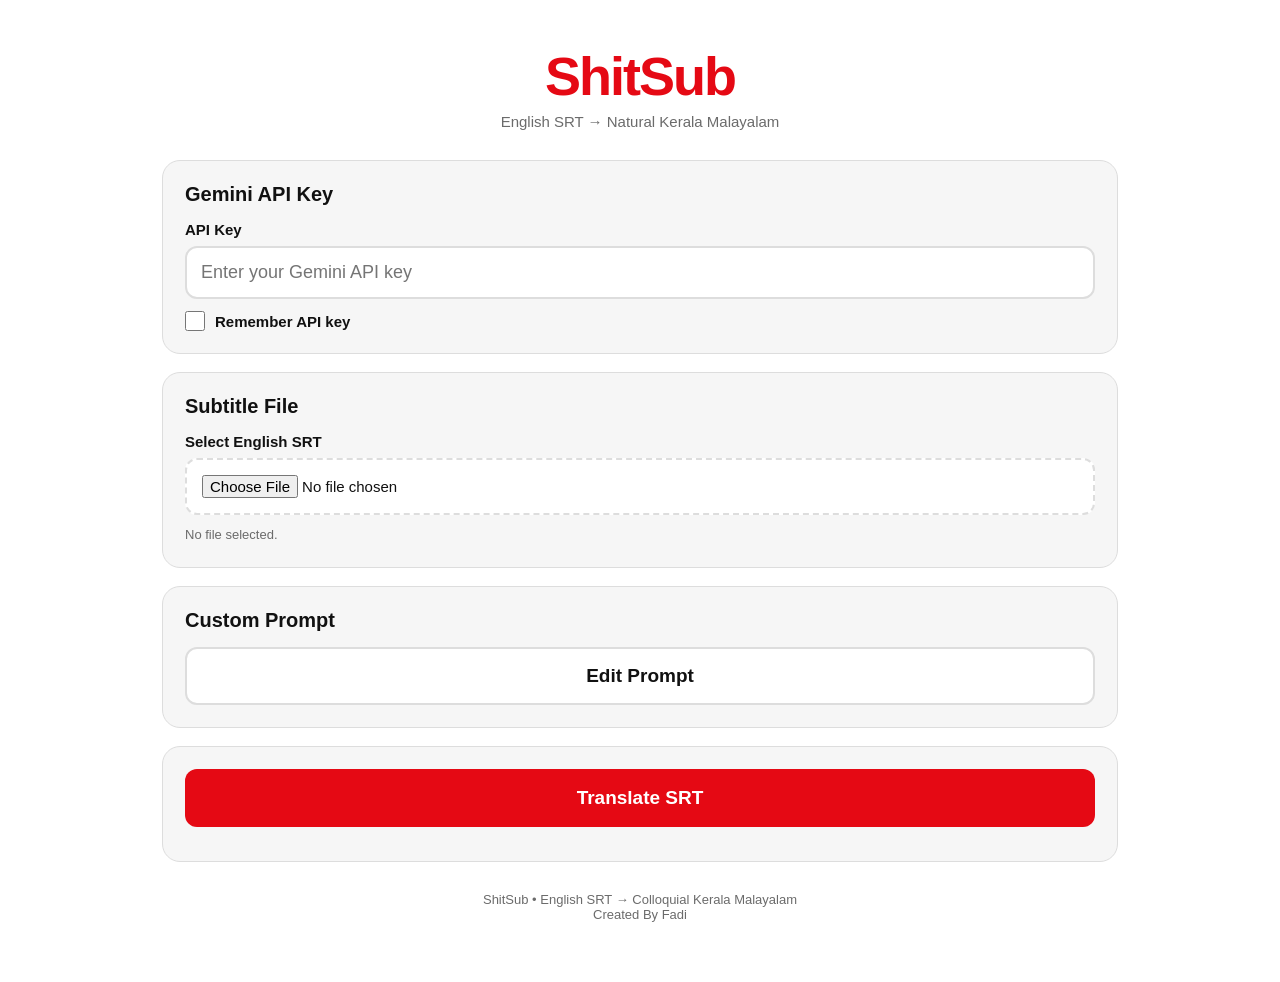
==== app/src/main/assets/index.html @ a4ffdac9 "Refactor index.html for improved structure and styling Refactor HTML structure and improve styling f" ====
<!DOCTYPE html>
<html lang="en">

<head>

<meta charset="UTF-8">

<meta
  name="viewport"
  content="width=device-width, initial-scale=1, viewport-fit=cover"
>

<meta name="theme-color" content="#E50914">

<title>ShitSub</title>

<style>

/* =========================================================
   SHITSUB
   English SRT → Natural Kerala Malayalam
========================================================= */

:root {
  --red: #E50914;
  --red-dark: #B00610;
  --bg: #ffffff;
  --card: #f6f6f6;
  --text: #111111;
  --muted: #6b6b6b;
  --border: #dddddd;
  --success: #16803c;
  --danger: #b00020;
}

* {
  box-sizing: border-box;
}

html {
  scroll-behavior: smooth;
}

body {
  margin: 0;
  padding: 0;
  background: var(--bg);
  color: var(--text);
  font-family:
    Arial,
    Helvetica,
    sans-serif;
}

button,
input,
textarea {
  font-family: inherit;
}

button {
  cursor: pointer;
}


/* =========================================================
   APP
========================================================= */

.app {
  width: 100%;
  max-width: 900px;
  margin: 0 auto;
  padding: 30px 22px 60px;
}


/* =========================================================
   HEADER
========================================================= */

.header {
  text-align: center;
  margin-bottom: 30px;
}

.logo {
  color: var(--red);
  font-size: 46px;
  font-weight: 900;
  letter-spacing: -2px;
}

.tagline {
  margin-top: 6px;
  color: var(--muted);
  font-size: 15px;
}


/* =========================================================
   CARD
========================================================= */

.card {
  background: var(--card);
  border: 1px solid var(--border);
  border-radius: 18px;
  padding: 22px;
  margin-bottom: 18px;
}

.section-title {
  font-size: 20px;
  font-weight: 800;
  margin-bottom: 15px;
}


/* =========================================================
   LABELS
========================================================= */

label {
  display: block;
  font-size: 15px;
  font-weight: 700;
  margin-bottom: 8px;
}


/* =========================================================
   INPUTS
========================================================= */

input[type="text"],
input[type="password"],
textarea {
  width: 100%;
  border: 2px solid var(--border);
  border-radius: 12px;
  background: #ffffff;
  color: var(--text);
  padding: 14px;
  font-size: 16px;
  outline: none;
}

input[type="text"]:focus,
input[type="password"]:focus,
textarea:focus {
  border-color: #111111;
}

textarea {
  min-height: 220px;
  resize: vertical;
  line-height: 1.5;
}


/* =========================================================
   CHECKBOX
========================================================= */

.checkbox-row {
  display: flex;
  align-items: center;
  gap: 10px;
  margin-top: 12px;
}

.checkbox-row input {
  width: 20px;
  height: 20px;
  margin: 0;
}


/* =========================================================
   FILE INPUT
========================================================= */

.file-input {
  width: 100%;
  background: #ffffff;
  border: 2px dashed var(--border);
  border-radius: 12px;
  padding: 15px;
  font-size: 15px;
}


/* =========================================================
   BUTTONS
========================================================= */

button {
  min-height: 52px;
  border-radius: 12px;
  border: none;
  padding: 14px 20px;
  font-size: 17px;
  font-weight: 800;
}

.primary-btn {
  width: 100%;
  background: var(--red);
  color: #ffffff;
}

.primary-btn:hover {
  background: var(--red-dark);
}

.secondary-btn {
  width: 100%;
  background: #ffffff;
  color: #111111;
  border: 2px solid var(--border);
}

.save-btn {
  width: 100%;
  background: var(--success);
  color: #ffffff;
  margin-top: 12px;
}

.download-btn {
  width: 100%;
  background: #111111;
  color: #ffffff;
}


/* =========================================================
   CUSTOM PROMPT
========================================================= */

.prompt-editor {
  display: none;
}

.prompt-info {
  color: var(--muted);
  font-size: 13px;
  line-height: 1.5;
  margin-top: 10px;
}


/* =========================================================
   STATUS
========================================================= */

.status-card {
  display: none;
}

.status-text {
  font-size: 16px;
  font-weight: 700;
  line-height: 1.5;
}

.progress-container {
  width: 100%;
  height: 12px;
  margin-top: 15px;
  background: #dddddd;
  border-radius: 20px;
  overflow: hidden;
}

.progress-bar {
  width: 0%;
  height: 100%;
  background: var(--red);
  transition: width 0.25s ease;
}


/* =========================================================
   RESULT
========================================================= */

.result-card {
  display: none;
}

.result-info {
  color: var(--muted);
  line-height: 1.5;
  margin-bottom: 15px;
}


/* =========================================================
   MESSAGES
========================================================= */

.error {
  color: var(--danger);
  font-weight: 700;
  line-height: 1.5;
  margin-top: 12px;
}

.success {
  color: var(--success);
  font-weight: 700;
  line-height: 1.5;
}


/* =========================================================
   FOOTER
========================================================= */

.footer {
  text-align: center;
  color: var(--muted);
  font-size: 13px;
  margin-top: 30px;
}


/* =========================================================
   TV / REMOTE CONTROL
========================================================= */

button:focus,
input:focus,
textarea:focus {
  outline: 4px solid rgba(229, 9, 20, 0.45);
  outline-offset: 2px;
}

@media (min-width: 900px) {

  .app {
    max-width: 1000px;
    padding-top: 45px;
  }

  .logo {
    font-size: 54px;
  }

  button {
    min-height: 58px;
    font-size: 19px;
  }

  input[type="text"],
  input[type="password"],
  textarea {
    font-size: 18px;
  }

}

</style>

</head>


<body>

<div class="app">


<!-- =======================================================
     HEADER
======================================================= -->

<div class="header">

  <div class="logo">
    ShitSub
  </div>

  <div class="tagline">
    English SRT → Natural Kerala Malayalam
  </div>

</div>


<!-- =======================================================
     GEMINI API
======================================================= -->

<div class="card">

  <div class="section-title">
    Gemini API Key
  </div>

  <label for="apiKey">
    API Key
  </label>

  <input
    id="apiKey"
    type="password"
    placeholder="Enter your Gemini API key"
    autocomplete="off"
  >

  <div class="checkbox-row">

    <input
      id="rememberKey"
      type="checkbox"
    >

    <label
      for="rememberKey"
      style="margin:0;"
    >
      Remember API key
    </label>

  </div>

</div>


<!-- =======================================================
     SRT FILE
======================================================= -->

<div class="card">

  <div class="section-title">
    Subtitle File
  </div>

  <label for="srtFile">
    Select English SRT
  </label>

  <input
    id="srtFile"
    class="file-input"
    type="file"
    accept=".srt,text/plain"
  >

  <div
    id="fileName"
    class="prompt-info"
  >
    No file selected.
  </div>

</div>


<!-- =======================================================
     CUSTOM PROMPT
======================================================= -->

<div class="card">

  <div class="section-title">
    Custom Prompt
  </div>


  <!-- Closed by default -->

  <button
    id="editPromptBtn"
    type="button"
    class="secondary-btn"
  >
    Edit Prompt
  </button>


  <!-- Opens only after Edit Prompt -->

  <div
    id="promptEditor"
    class="prompt-editor"
  >

    <label for="customPrompt">
      Translation Prompt
    </label>

    <textarea
      id="customPrompt"
      placeholder="Enter your custom subtitle translation instructions..."
    ></textarea>

    <button
      id="savePromptBtn"
      type="button"
      class="save-btn"
    >
      Save Prompt
    </button>

    <div class="prompt-info">
      Your saved prompt will be remembered on this device.
    </div>

  </div>

</div>


<!-- =======================================================
     TRANSLATE
======================================================= -->

<div class="card">

  <button
    id="translateBtn"
    type="button"
    class="primary-btn"
  >
    Translate SRT
  </button>

  <div
    id="mainError"
    class="error"
  ></div>

</div>


<!-- =======================================================
     STATUS / PROGRESS
======================================================= -->

<div
  id="statusCard"
  class="card status-card"
>

  <div class="section-title">
    Translation Progress
  </div>

  <div
    id="statusText"
    class="status-text"
  >
    Preparing...
  </div>

  <div class="progress-container">

    <div
      id="progressBar"
      class="progress-bar"
    ></div>

  </div>

</div>


<!-- =======================================================
     RESULT
======================================================= -->

<div
  id="resultCard"
  class="card result-card"
>

  <div class="section-title">
    Translation Complete
  </div>

  <div
    id="resultInfo"
    class="result-info"
  ></div>

  <button
    id="downloadBtn"
    type="button"
    class="download-btn"
  >
    Download Malayalam SRT
  </button>

</div>


<!-- =======================================================
     FOOTER
======================================================= -->

<div class="footer">
  ShitSub • English SRT → Colloquial Kerala Malayalam
  <br>
  Created By Fadi
</div>


</div>


<script>

/* =========================================================
   CONFIGURATION
========================================================= */

const MODEL = "gemini-3.5-flash-lite";

const BATCH_SIZE = 75;

const MAX_RETRIES = 3;

const CONTEXT_COUNT = 4;

const API_URL =
  `https://generativelanguage.googleapis.com/v1beta/models/${MODEL}:generateContent`;


/* =========================================================
   DEFAULT TRANSLATION PROMPT
========================================================= */

const DEFAULT_PROMPT = `Translate English movie or TV subtitles into natural, colloquial Kerala Malayalam.

IMPORTANT RULES:

1. Use spoken Malayalam that people in Kerala naturally use in real conversations.

2. Do NOT translate word-for-word.

3. Do NOT use overly formal, literary, textbook, or old-fashioned Malayalam.

4. Preserve the original meaning, emotion, attitude, humor, sarcasm, anger, fear, romance, insults, and personality.

5. Keep the dialogue natural for the character and situation.

6. English words commonly used in Kerala conversations may be kept when they sound natural.

7. Do not unnecessarily convert every English technical or modern word into Malayalam.

8. Preserve swear words, insults, slang, vulgar expressions, and offensive language when they are present and relevant to the original dialogue. Do not censor or soften them.

9. Do not add explanations.

10. Do not remove meaning.

11. Do not summarize.

12. Keep each subtitle reasonably short and natural for reading.

13. Return only the translated dialogue.

14. Do not change subtitle numbering or timestamps.

15. The translation should sound like actual people speaking in Kerala, not like a machine translation.`;


/* =========================================================
   DOM
========================================================= */

const apiKeyInput =
  document.getElementById("apiKey");

const rememberKey =
  document.getElementById("rememberKey");

const srtFile =
  document.getElementById("srtFile");

const fileName =
  document.getElementById("fileName");

const editPromptBtn =
  document.getElementById("editPromptBtn");

const savePromptBtn =
  document.getElementById("savePromptBtn");

const promptEditor =
  document.getElementById("promptEditor");

const customPrompt =
  document.getElementById("customPrompt");

const translateBtn =
  document.getElementById("translateBtn");

const mainError =
  document.getElementById("mainError");

const statusCard =
  document.getElementById("statusCard");

const statusText =
  document.getElementById("statusText");

const progressBar =
  document.getElementById("progressBar");

const resultCard =
  document.getElementById("resultCard");

const resultInfo =
  document.getElementById("resultInfo");

const downloadBtn =
  document.getElementById("downloadBtn");


/* =========================================================
   STATE
========================================================= */

let parsedSubtitles = [];

let translatedSubtitles = [];

let outputText = "";

let outputName = "";

let isTranslating = false;


/* =========================================================
   LOAD SAVED SETTINGS
========================================================= */

const savedApiKey =
  localStorage.getItem("shitsub_api_key");

const savedPrompt =
  localStorage.getItem("shitsub_custom_prompt");


if (savedApiKey) {

  apiKeyInput.value =
    savedApiKey;

  rememberKey.checked = true;

}


customPrompt.value =
  savedPrompt || DEFAULT_PROMPT;


/* =========================================================
   REMEMBER API KEY
========================================================= */

rememberKey.addEventListener(
  "change",
  () => {

    if (rememberKey.checked) {

      if (apiKeyInput.value.trim()) {

        localStorage.setItem(
          "shitsub_api_key",
          apiKeyInput.value.trim()
        );

      }

    } else {

      localStorage.removeItem(
        "shitsub_api_key"
      );

    }

  }
);


apiKeyInput.addEventListener(
  "input",
  () => {

    if (rememberKey.checked) {

      localStorage.setItem(
        "shitsub_api_key",
        apiKeyInput.value.trim()
      );

    }

  }
);


/* =========================================================
   CUSTOM PROMPT
========================================================= */

editPromptBtn.addEventListener(
  "click",
  () => {

    promptEditor.style.display =
      "block";

    editPromptBtn.style.display =
      "none";

    customPrompt.focus();

  }
);


savePromptBtn.addEventListener(
  "click",
  () => {

    const prompt =
      customPrompt.value.trim();

    if (!prompt) {

      customPrompt.value =
        DEFAULT_PROMPT;

    }

    localStorage.setItem(
      "shitsub_custom_prompt",
      customPrompt.value
    );

    promptEditor.style.display =
      "none";

    editPromptBtn.style.display =
      "block";

  }
);


/* =========================================================
   FILE SELECTED
========================================================= */

srtFile.addEventListener(
  "change",
  () => {

    if (
      srtFile.files &&
      srtFile.files.length > 0
    ) {

      fileName.textContent =
        srtFile.files[0].name;

    } else {

      fileName.textContent =
        "No file selected.";

    }

  }
);


/* =========================================================
   ERROR
========================================================= */

function showError(message) {

  mainError.textContent =
    message;

}


/* =========================================================
   STATUS
========================================================= */

function setStatus(
  message,
  percent = null
) {

  statusText.textContent =
    message;

  if (percent !== null) {

    progressBar.style.width =
      `${percent}%`;

  }

}


/* =========================================================
   SRT PARSER
========================================================= */

function parseSRT(text) {

  text =
    text.replace(/^\uFEFF/, "");

  text =
    text.replace(/\r\n/g, "\n");

  text =
    text.replace(/\r/g, "\n");

  const blocks =
    text
      .split(/\n\s*\n/)
      .map(block => block.trim())
      .filter(Boolean);

  const subtitles = [];

  for (const block of blocks) {

    const lines =
      block.split("\n");

    if (lines.length < 3) {
      continue;
    }

    const number =
      lines[0].trim();

    const timestamp =
      lines[1].trim();

    if (
      !/^\d+$/.test(number)
    ) {
      continue;
    }

    if (
      !timestamp.includes("-->")
    ) {
      continue;
    }

    const dialogue =
      lines
        .slice(2)
        .join("\n")
        .trim();

    subtitles.push({

      index: number,

      timestamp: timestamp,

      text: dialogue

    });

  }

  return subtitles;
}


/* =========================================================
   BUILD SRT
========================================================= */

function buildSRT(subtitles) {

  return subtitles
    .map(subtitle => {

      return [
        subtitle.index,
        subtitle.timestamp,
        subtitle.text
      ].join("\n");

    })
    .join("\n\n");
}


/* =========================================================
   WAIT
========================================================= */

function sleep(ms) {

  return new Promise(
    resolve => setTimeout(resolve, ms)
  );

}


/* =========================================================
   GEMINI REQUEST
========================================================= */

async function translateBatch(
  batch,
  previousContext,
  nextContext
) {

  const userPrompt = `You are translating subtitles from English into natural spoken Kerala Malayalam.

CUSTOM TRANSLATION INSTRUCTIONS:

${customPrompt.value.trim() || DEFAULT_PROMPT}


PREVIOUS SUBTITLE CONTEXT:

${previousContext}


CURRENT SUBTITLES TO TRANSLATE:

${batch
  .map(item => {

    return `${item.index}
${item.timestamp}
${item.text}`;

  })
  .join("\n\n")}


NEXT SUBTITLE CONTEXT:

${nextContext}


OUTPUT REQUIREMENTS:

Return a JSON array.

Each object must contain:

{
  "index": "original subtitle number",
  "translation": "Malayalam translation"
}

IMPORTANT:

- Return every current subtitle exactly once.
- Do not skip subtitles.
- Do not add subtitles.
- Keep the original index.
- Translate only the dialogue.
- Do not translate timestamps.
- Do not include markdown.
- Do not include explanations.
- Use natural colloquial Kerala Malayalam.
- Preserve emotion and character style.
- Preserve relevant slang, insults, profanity and vulgar language.
- Do not censor or sanitize dialogue.
- Do not make the Malayalam unnecessarily formal.`;


  const requestBody = {

    contents: [

      {

        role: "user",

        parts: [

          {
            text: userPrompt
          }

        ]

      }

    ],

    generationConfig: {

      temperature: 0.7,

      responseMimeType:
        "application/json",

      responseSchema: {

        type: "ARRAY",

        items: {

          type: "OBJECT",

          properties: {

            index: {
              type: "STRING"
            },

            translation: {
              type: "STRING"
            }

          },

          required: [
            "index",
            "translation"
          ]

        }

      }

    }

  };


  let lastError = null;


  for (
    let attempt = 1;
    attempt <= MAX_RETRIES;
    attempt++
  ) {

    try {

      const response =
        await fetch(
          `${API_URL}?key=${encodeURIComponent(apiKeyInput.value.trim())}`,
          {

            method: "POST",

            headers: {
              "Content-Type":
                "application/json"
            },

            body:
              JSON.stringify(requestBody)

          }
        );


      if (!response.ok) {

        const errorText =
          await response.text();

        throw new Error(
          `Gemini API error ${response.status}: ${errorText}`
        );

      }


      const data =
        await response.json();


      const text =
        data
          ?.candidates?.[0]
          ?.content?.parts?.[0]
          ?.text;


      if (!text) {

        throw new Error(
          "Gemini returned an empty response."
        );

      }


      let parsed;

      try {

        parsed =
          JSON.parse(text);

      } catch {

        const cleaned =
          text
            .replace(/^```json\s*/i, "")
            .replace(/^```\s*/i, "")
            .replace(/\s*```$/i, "")
            .trim();

        parsed =
          JSON.parse(cleaned);

      }


      if (!Array.isArray(parsed)) {

        throw new Error(
          "Gemini returned invalid subtitle data."
        );

      }


      return parsed;

    } catch (error) {

      lastError =
        error;

      if (
        attempt <
        MAX_RETRIES
      ) {

        setStatus(
          `Retrying batch... (${attempt}/${MAX_RETRIES})`
        );

        await sleep(
          1500 * attempt
        );

      }

    }

  }


  throw lastError ||
    new Error(
      "Translation failed."
    );

}


/* =========================================================
   TRANSLATE
========================================================= */

translateBtn.addEventListener(
  "click",
  async () => {

    if (isTranslating) {
      return;
    }


    mainError.textContent =
      "";

    resultCard.style.display =
      "none";


    /* API KEY */

    const apiKey =
      apiKeyInput.value.trim();

    if (!apiKey) {

      showError(
        "Please enter your Gemini API key."
      );

      return;
    }


    /* FILE */

    if (
      !srtFile.files ||
      srtFile.files.length === 0
    ) {

      showError(
        "Please select an English SRT file."
      );

      return;
    }


    /* PROMPT */

    const prompt =
      customPrompt.value.trim();

    if (!prompt) {

      customPrompt.value =
        DEFAULT_PROMPT;

      localStorage.setItem(
        "shitsub_custom_prompt",
        DEFAULT_PROMPT
      );

    }


    /* SAVE API KEY */

    if (rememberKey.checked) {

      localStorage.setItem(
        "shitsub_api_key",
        apiKey
      );

    }


    isTranslating =
      true;

    translateBtn.disabled =
      true;

    translateBtn.textContent =
      "Translating...";


    statusCard.style.display =
      "block";


    try {

      /* ==========================================
         READ FILE
      ========================================== */

      const file =
        srtFile.files[0];

      const text =
        await file.text();


      /* ==========================================
         PARSE
      ========================================== */

      parsedSubtitles =
        parseSRT(text);


      if (
        parsedSubtitles.length === 0
      ) {

        throw new Error(
          "No valid SRT subtitles were found."
        );

      }


      translatedSubtitles =
        new Array(
          parsedSubtitles.length
        );


      const total =
        parsedSubtitles.length;

      const totalBatches =
        Math.ceil(
          total / BATCH_SIZE
        );


      /* ==========================================
         BATCH TRANSLATION
      ========================================== */

      for (
        let batchNumber = 0;
        batchNumber < totalBatches;
        batchNumber++
      ) {

        const start =
          batchNumber *
          BATCH_SIZE;

        const end =
          Math.min(
            start + BATCH_SIZE,
            total
          );


        const batch =
          parsedSubtitles.slice(
            start,
            end
          );


        const contextStart =
          Math.max(
            0,
            start - CONTEXT_COUNT
          );


        const contextEnd =
          Math.min(
            total,
            end + CONTEXT_COUNT
          );


        const previousContext =
          parsedSubtitles
            .slice(
              contextStart,
              start
            )
            .map(item =>
              `${item.index}: ${item.text}`
            )
            .join("\n");


        const nextContext =
          parsedSubtitles
            .slice(
              end,
              contextEnd
            )
            .map(item =>
              `${item.index}: ${item.text}`
            )
            .join("\n");


        setStatus(
          `Translating subtitles ${start + 1}–${end} of ${total}...`,
          Math.round(
            (start / total) * 100
          )
        );


        const result =
          await translateBatch(
            batch,
            previousContext,
            nextContext
          );


        /* ==========================================
           MAP TRANSLATIONS
        ========================================== */

        const translationMap =
          new Map();


        for (
          const item of result
        ) {

          if (
            item &&
            item.index !== undefined &&
            typeof item.translation === "string"
          ) {

            translationMap.set(
              String(item.index),
              item.translation.trim()
            );

          }

        }


        for (
          let i = 0;
          i < batch.length;
          i++
        ) {

          const original =
            batch[i];

          const translated =
            translationMap.get(
              String(original.index)
            );


          if (
            translated !== undefined
          ) {

            translatedSubtitles[
              start + i
            ] = {

              index:
                original.index,

              timestamp:
                original.timestamp,

              text:
                translated

            };

          } else {

            /*
              If Gemini misses an item,
              keep original dialogue rather
              than destroying the SRT.
            */

            translatedSubtitles[
              start + i
            ] = {

              index:
                original.index,

              timestamp:
                original.timestamp,

              text:
                original.text

            };

          }

        }


        setStatus(
          `Completed ${end} of ${total} subtitles.`,
          Math.round(
            (end / total) * 100
          )
        );


        /*
          Small delay between batches to
          reduce sudden API pressure.
        */

        if (
          batchNumber <
          totalBatches - 1
        ) {

          await sleep(300);

        }

      }


      /* ==========================================
         BUILD OUTPUT
      ========================================== */

      outputText =
        buildSRT(
          translatedSubtitles
        );


      const originalName =
        file.name
          .replace(
            /\.srt$/i,
            ""
          );


      outputName =
        `${originalName}_Malayalam.srt`;


      /* ==========================================
         COMPLETE
      ========================================== */

      setStatus(
        `Translation complete: ${total} subtitles.`,
        100
      );


      resultInfo.innerHTML =
        `<div class="success">
          ${total} subtitles translated successfully.
        </div>
        <div style="margin-top:8px;">
          File: ${escapeHTML(outputName)}
        </div>`;


      resultCard.style.display =
        "block";


      setTimeout(() => {

        resultCard.scrollIntoView({
          behavior: "smooth",
          block: "center"
        });

      }, 200);


    } catch (error) {

      console.error(error);

      showError(
        error?.message ||
        "Translation failed."
      );

      setStatus(
        "Translation failed."
      );

    } finally {

      isTranslating =
        false;

      translateBtn.disabled =
        false;

      translateBtn.textContent =
        "Translate SRT";

    }

  }
);


/* =========================================================
   HTML ESCAPE
========================================================= */

function escapeHTML(value) {

  return String(value)
    .replace(
      /&/g,
      "&amp;"
    )
    .replace(
      /</g,
      "&lt;"
    )
    .replace(
      />/g,
      "&gt;"
    )
    .replace(
      /"/g,
      "&quot;"
    )
    .replace(
      /'/g,
      "&#039;"
    );

}


/* =========================================================
   DOWNLOAD
========================================================= */

downloadBtn.addEventListener(
  "click",
  () => {

    if (!outputText) {
      return;
    }


    /*
      UTF-8 BOM helps some subtitle
      players recognize Malayalam correctly.
    */

    const textWithBom =
      "\uFEFF" +
      outputText;


    /* ==========================================
       ANDROID TV APK
    ========================================== */

    if (
      typeof AndroidDownload !== "undefined" &&
      typeof AndroidDownload.saveSrt === "function"
    ) {

      try {

        const encoder =
          new TextEncoder();

        const bytes =
          encoder.encode(
            textWithBom
          );


        let binary = "";

        const chunkSize =
          0x8000;


        for (
          let i = 0;
          i < bytes.length;
          i += chunkSize
        ) {

          const chunk =
            bytes.subarray(
              i,
              Math.min(
                i + chunkSize,
                bytes.length
              )
            );


          binary +=
            String.fromCharCode(
              ...chunk
            );

        }


        const base64 =
          btoa(binary);


        AndroidDownload.saveSrt(
          base64,
          outputName
        );


        return;

      } catch (error) {

        console.error(
          "Android download failed:",
          error
        );

      }

    }


    /* ==========================================
       NORMAL BROWSER
    ========================================== */

    try {

      const blob =
        new Blob(
          [textWithBom],
          {
            type:
              "application/x-subrip;charset=utf-8"
          }
        );


      const url =
        URL.createObjectURL(
          blob
        );


      const a =
        document.createElement(
          "a"
        );


      a.href =
        url;

      a.download =
        outputName;

      a.style.display =
        "none";


      document.body.appendChild(
        a
      );


      a.click();


      a.remove();


      setTimeout(
        () => {
          URL.revokeObjectURL(
            url
          );
        },
        1000
      );


    } catch (error) {

      console.error(
        error
      );

      showError(
        "Could not download the SRT file."
      );

    }

  }
);


/* =========================================================
   INITIAL UI
========================================================= */

promptEditor.style.display =
  "none";

editPromptBtn.style.display =
  "block";

statusCard.style.display =
  "none";

resultCard.style.display =
  "none";


</script>

</body>

</html>
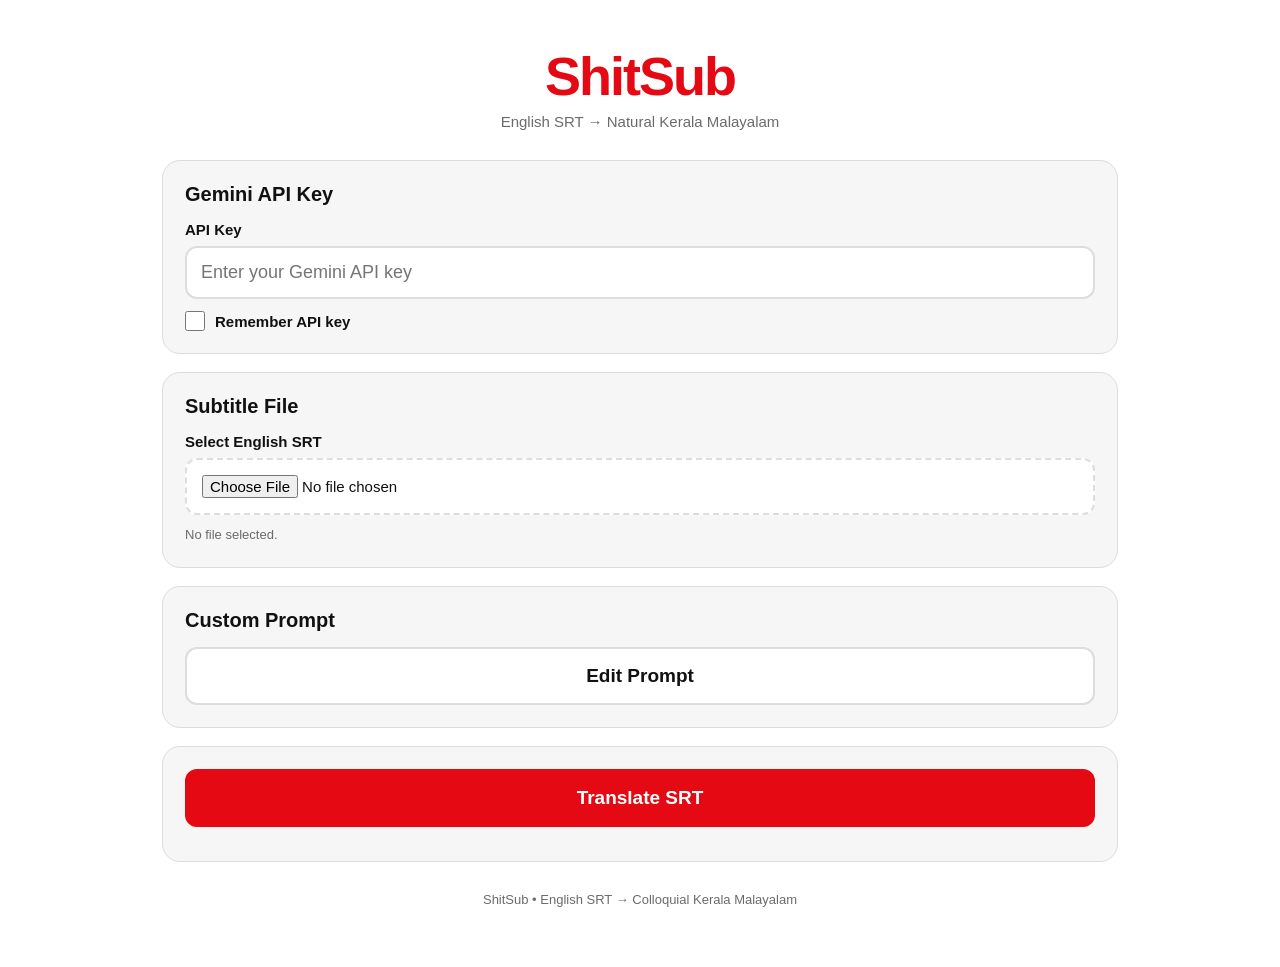
==== commit 98e51832: "Remove creator line from footer in index.html Removed the 'Created By Fadi' line from the footer." ====
--- a/app/src/main/assets/index.html
+++ b/app/src/main/assets/index.html
@@ -604,8 +604,6 @@
 
 <div class="footer">
   ShitSub • English SRT → Colloquial Kerala Malayalam
-  <br>
-  Created By Fadi
 </div>
 
 
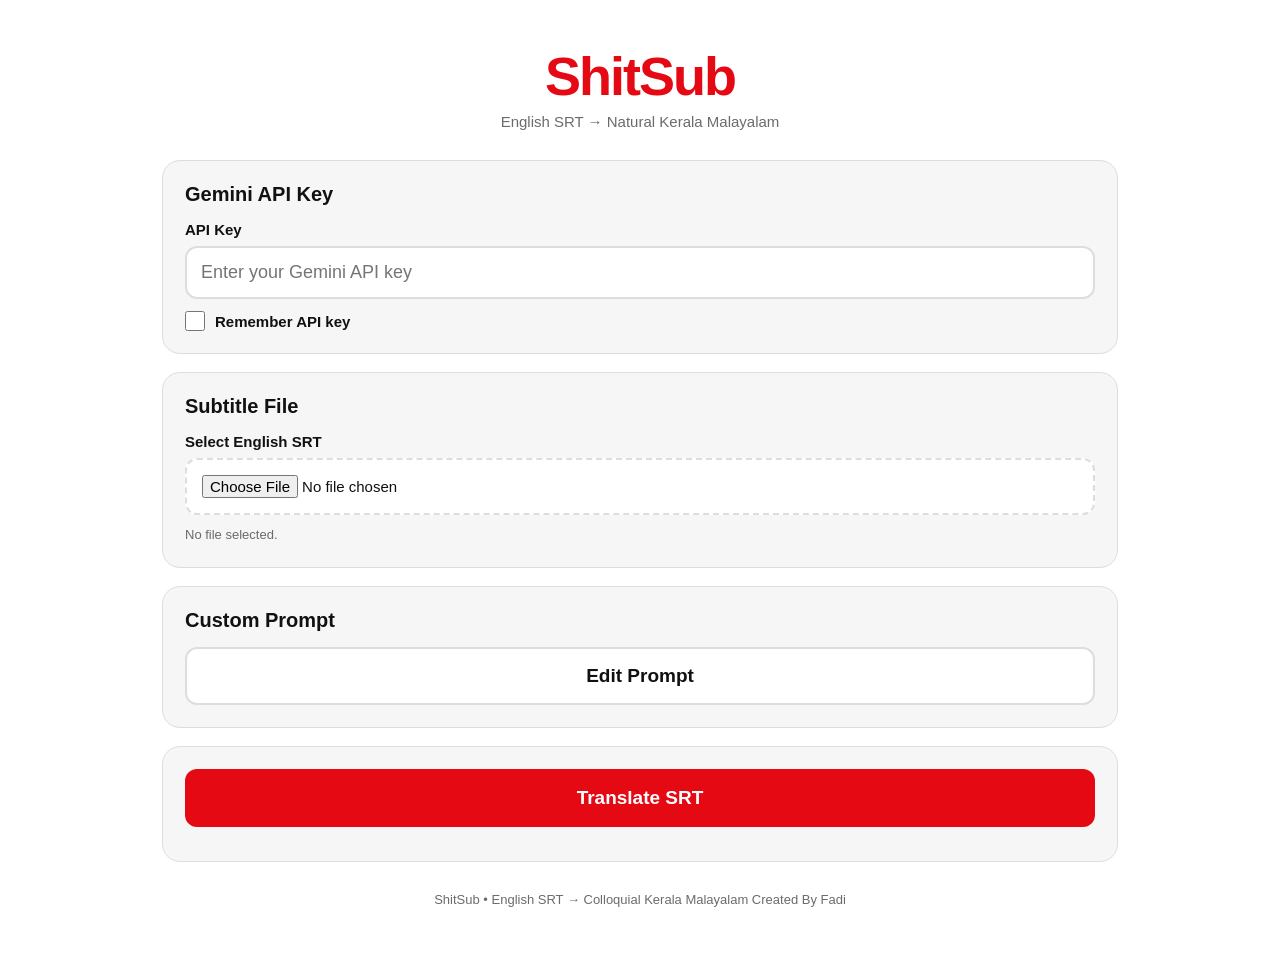
==== commit 239648c8: "Update footer text with creator information" ====
--- a/app/src/main/assets/index.html
+++ b/app/src/main/assets/index.html
@@ -603,7 +603,7 @@
 ======================================================= -->
 
 <div class="footer">
-  ShitSub • English SRT → Colloquial Kerala Malayalam
+  ShitSub • English SRT → Colloquial Kerala Malayalam Created By Fadi
 </div>
 
 
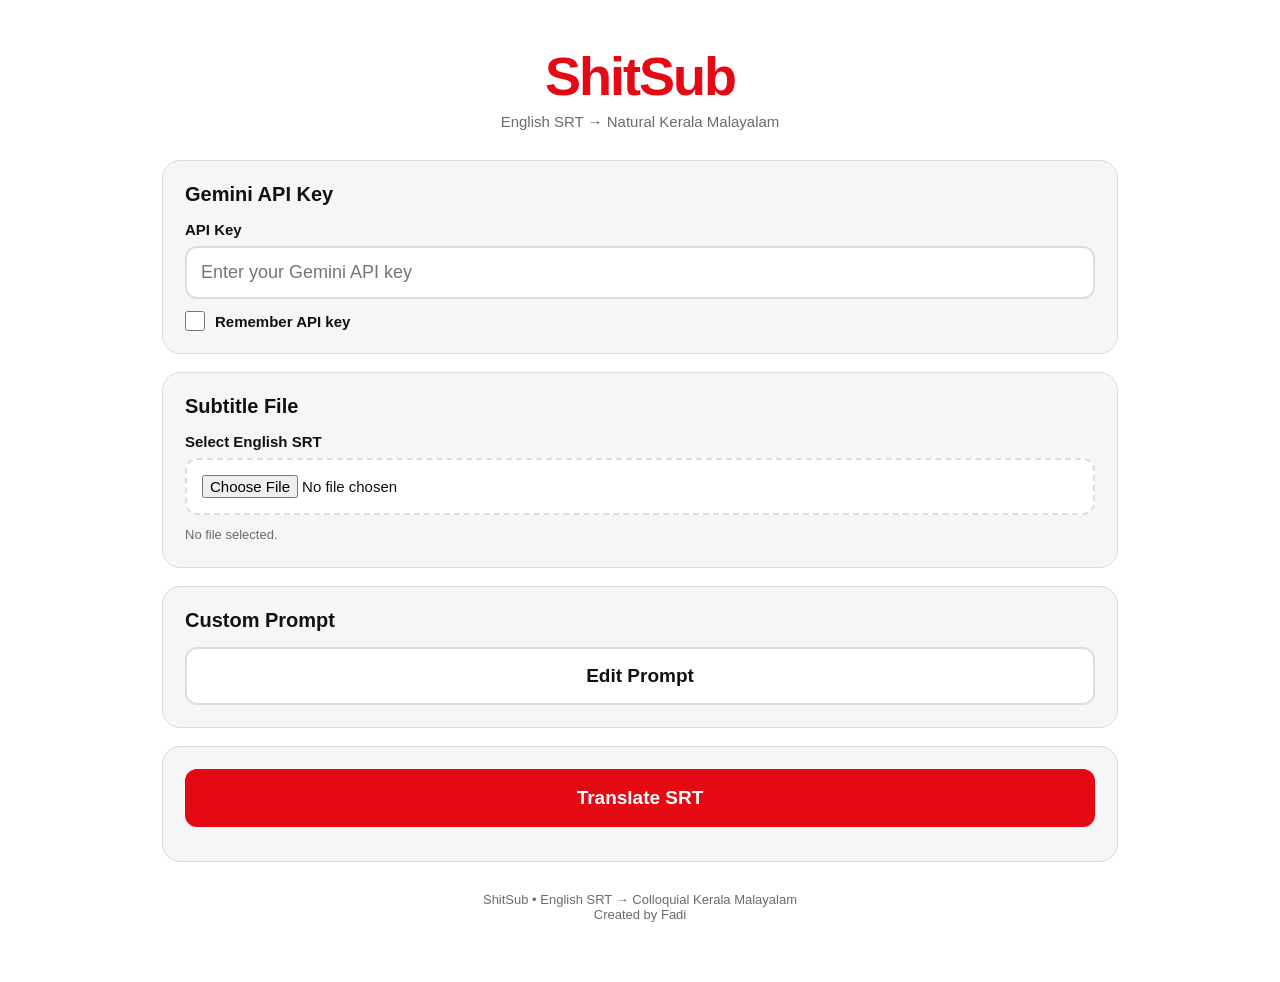
==== commit e04d1f28: "Update footer text formatting in index.html" ====
--- a/app/src/main/assets/index.html
+++ b/app/src/main/assets/index.html
@@ -603,7 +603,8 @@
 ======================================================= -->
 
 <div class="footer">
-  ShitSub • English SRT → Colloquial Kerala Malayalam Created By Fadi
+  ShitSub • English SRT → Colloquial Kerala Malayalam<br>
+  Created by Fadi
 </div>
 
 
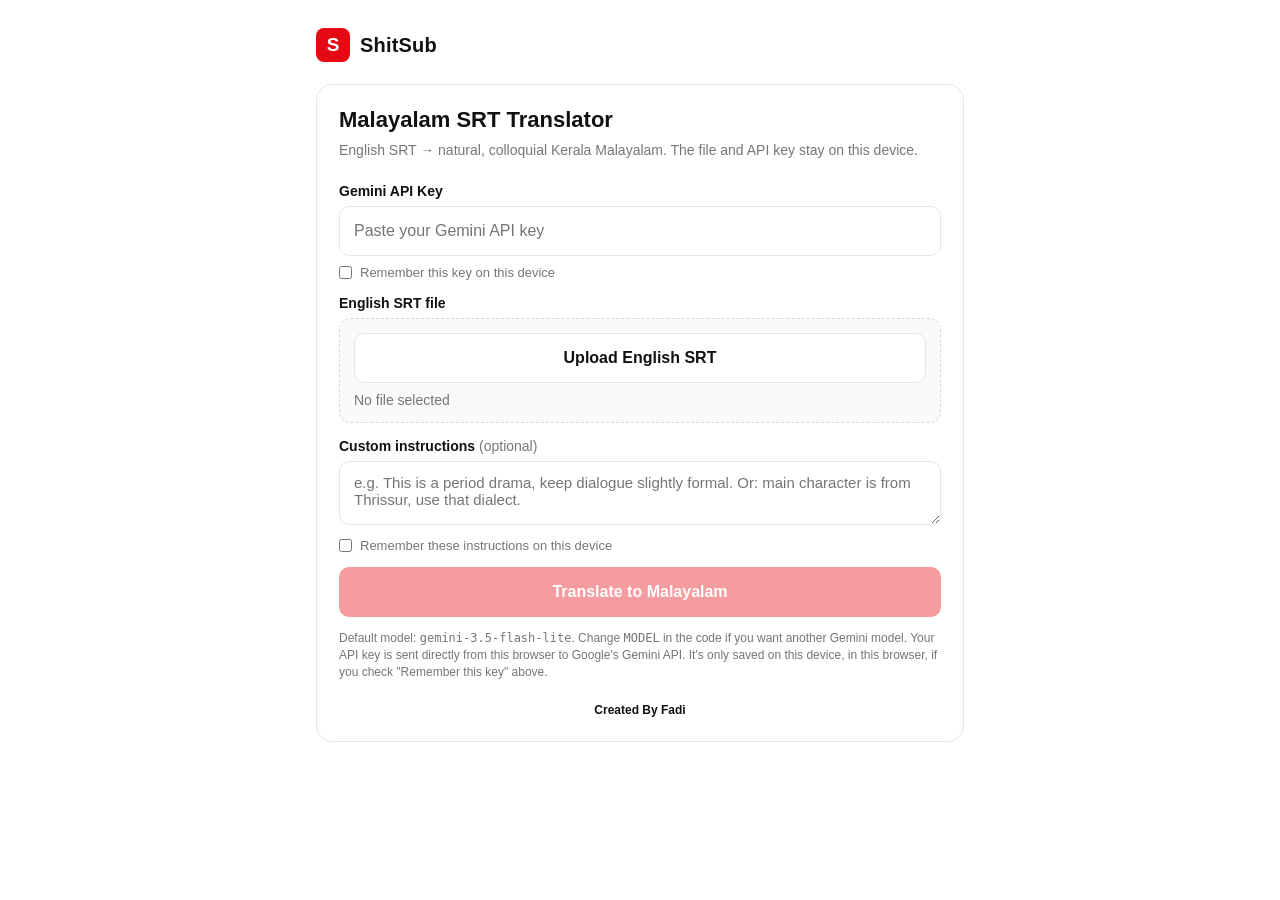
==== commit 57a0aaae: "Add files via upload" ====
--- a/app/src/main/assets/index.html
+++ b/app/src/main/assets/index.html
@@ -1,1931 +1,486 @@
-<!DOCTYPE html>
+<!doctype html>
 <html lang="en">
-
 <head>
-
-<meta charset="UTF-8">
-
-<meta
-  name="viewport"
-  content="width=device-width, initial-scale=1, viewport-fit=cover"
->
-
+<meta charset="utf-8">
+<meta name="viewport" content="width=device-width,initial-scale=1,viewport-fit=cover">
 <meta name="theme-color" content="#E50914">
-
 <title>ShitSub</title>
-
 <style>
-
-/* =========================================================
-   SHITSUB
-   English SRT → Natural Kerala Malayalam
-========================================================= */
-
-:root {
-  --red: #E50914;
-  --red-dark: #B00610;
-  --bg: #ffffff;
-  --card: #f6f6f6;
-  --text: #111111;
-  --muted: #6b6b6b;
-  --border: #dddddd;
-  --success: #16803c;
-  --danger: #b00020;
-}
-
-* {
-  box-sizing: border-box;
-}
-
-html {
-  scroll-behavior: smooth;
-}
-
-body {
-  margin: 0;
-  padding: 0;
-  background: var(--bg);
-  color: var(--text);
-  font-family:
-    Arial,
-    Helvetica,
-    sans-serif;
-}
-
-button,
-input,
-textarea {
-  font-family: inherit;
-}
-
-button {
-  cursor: pointer;
-}
-
-
-/* =========================================================
-   APP
-========================================================= */
-
-.app {
-  width: 100%;
-  max-width: 900px;
-  margin: 0 auto;
-  padding: 30px 22px 60px;
-}
-
-
-/* =========================================================
-   HEADER
-========================================================= */
-
-.header {
-  text-align: center;
-  margin-bottom: 30px;
-}
-
-.logo {
-  color: var(--red);
-  font-size: 46px;
-  font-weight: 900;
-  letter-spacing: -2px;
-}
-
-.tagline {
-  margin-top: 6px;
-  color: var(--muted);
-  font-size: 15px;
-}
-
-
-/* =========================================================
-   CARD
-========================================================= */
-
-.card {
-  background: var(--card);
-  border: 1px solid var(--border);
-  border-radius: 18px;
-  padding: 22px;
-  margin-bottom: 18px;
-}
-
-.section-title {
-  font-size: 20px;
-  font-weight: 800;
-  margin-bottom: 15px;
-}
-
-
-/* =========================================================
-   LABELS
-========================================================= */
-
-label {
-  display: block;
-  font-size: 15px;
-  font-weight: 700;
-  margin-bottom: 8px;
-}
-
-
-/* =========================================================
-   INPUTS
-========================================================= */
-
-input[type="text"],
-input[type="password"],
-textarea {
-  width: 100%;
-  border: 2px solid var(--border);
-  border-radius: 12px;
-  background: #ffffff;
-  color: var(--text);
-  padding: 14px;
-  font-size: 16px;
-  outline: none;
-}
-
-input[type="text"]:focus,
-input[type="password"]:focus,
-textarea:focus {
-  border-color: #111111;
-}
-
-textarea {
-  min-height: 220px;
-  resize: vertical;
-  line-height: 1.5;
-}
-
-
-/* =========================================================
-   CHECKBOX
-========================================================= */
-
-.checkbox-row {
-  display: flex;
-  align-items: center;
-  gap: 10px;
-  margin-top: 12px;
-}
-
-.checkbox-row input {
-  width: 20px;
-  height: 20px;
-  margin: 0;
-}
-
-
-/* =========================================================
-   FILE INPUT
-========================================================= */
-
-.file-input {
-  width: 100%;
-  background: #ffffff;
-  border: 2px dashed var(--border);
-  border-radius: 12px;
-  padding: 15px;
-  font-size: 15px;
-}
-
-
-/* =========================================================
-   BUTTONS
-========================================================= */
-
-button {
-  min-height: 52px;
-  border-radius: 12px;
-  border: none;
-  padding: 14px 20px;
-  font-size: 17px;
-  font-weight: 800;
-}
-
-.primary-btn {
-  width: 100%;
-  background: var(--red);
-  color: #ffffff;
-}
-
-.primary-btn:hover {
-  background: var(--red-dark);
-}
-
-.secondary-btn {
-  width: 100%;
-  background: #ffffff;
-  color: #111111;
-  border: 2px solid var(--border);
-}
-
-.save-btn {
-  width: 100%;
-  background: var(--success);
-  color: #ffffff;
-  margin-top: 12px;
-}
-
-.download-btn {
-  width: 100%;
-  background: #111111;
-  color: #ffffff;
-}
-
-
-/* =========================================================
-   CUSTOM PROMPT
-========================================================= */
-
-.prompt-editor {
-  display: none;
-}
-
-.prompt-info {
-  color: var(--muted);
-  font-size: 13px;
-  line-height: 1.5;
-  margin-top: 10px;
-}
-
-
-/* =========================================================
-   STATUS
-========================================================= */
-
-.status-card {
-  display: none;
-}
-
-.status-text {
-  font-size: 16px;
-  font-weight: 700;
-  line-height: 1.5;
-}
-
-.progress-container {
-  width: 100%;
-  height: 12px;
-  margin-top: 15px;
-  background: #dddddd;
-  border-radius: 20px;
-  overflow: hidden;
-}
-
-.progress-bar {
-  width: 0%;
-  height: 100%;
-  background: var(--red);
-  transition: width 0.25s ease;
-}
-
-
-/* =========================================================
-   RESULT
-========================================================= */
-
-.result-card {
-  display: none;
-}
-
-.result-info {
-  color: var(--muted);
-  line-height: 1.5;
-  margin-bottom: 15px;
-}
-
-
-/* =========================================================
-   MESSAGES
-========================================================= */
-
-.error {
-  color: var(--danger);
-  font-weight: 700;
-  line-height: 1.5;
-  margin-top: 12px;
-}
-
-.success {
-  color: var(--success);
-  font-weight: 700;
-  line-height: 1.5;
-}
-
-
-/* =========================================================
-   FOOTER
-========================================================= */
-
-.footer {
-  text-align: center;
-  color: var(--muted);
-  font-size: 13px;
-  margin-top: 30px;
-}
-
-
-/* =========================================================
-   TV / REMOTE CONTROL
-========================================================= */
-
-button:focus,
-input:focus,
-textarea:focus {
-  outline: 4px solid rgba(229, 9, 20, 0.45);
-  outline-offset: 2px;
-}
-
-@media (min-width: 900px) {
-
-  .app {
-    max-width: 1000px;
-    padding-top: 45px;
-  }
-
-  .logo {
-    font-size: 54px;
-  }
-
-  button {
-    min-height: 58px;
-    font-size: 19px;
-  }
-
-  input[type="text"],
-  input[type="password"],
-  textarea {
-    font-size: 18px;
-  }
-
-}
-
+  :root{
+    color-scheme:light;
+    --red:#E50914;
+    --red-dark:#B00610;
+    --bg:#ffffff;
+    --card:#ffffff;
+    --text:#111111;
+    --muted:#767676;
+    --line:#e6e6e6;
+    --danger:#E50914;
+    --ok:#1a7a3c;
+  }
+  *{box-sizing:border-box}
+  body{margin:0;background:var(--bg);font-family:-apple-system,BlinkMacSystemFont,"Segoe UI",Roboto,Arial,sans-serif;color:var(--text)}
+  .wrap{width:min(680px,100%);margin:0 auto;padding:28px 16px 40px}
+
+  .brand{display:flex;align-items:center;gap:10px;margin:0 0 22px}
+  .brand .mark{width:34px;height:34px;border-radius:8px;background:var(--red);color:#fff;font-weight:800;font-size:19px;display:flex;align-items:center;justify-content:center;flex:none}
+  .brand .name{font-weight:800;font-size:20px;letter-spacing:.2px;color:var(--text)}
+
+  .card{background:var(--card);border:1px solid var(--line);border-radius:16px;padding:22px}
+  h1{font-size:22px;line-height:1.2;margin:0 0 7px;color:var(--text)}
+  .sub{color:var(--muted);font-size:14px;margin:0 0 22px;line-height:1.45}
+  label{display:block;font-weight:600;font-size:14px;margin:15px 0 7px;color:var(--text)}
+
+  input[type=password],input[type=text]{width:100%;height:50px;border:1.5px solid var(--line);border-radius:10px;padding:0 14px;font-size:16px;outline:none;background:#fff;color:var(--text)}
+  textarea{width:100%;border:1.5px solid var(--line);border-radius:10px;padding:12px 14px;font-size:15px;outline:none;background:#fff;color:var(--text);font-family:inherit;resize:vertical;min-height:64px}
+  textarea:focus{border-color:var(--red);box-shadow:0 0 0 3px rgba(229,9,20,.15)}
+  input:focus{border-color:var(--red);box-shadow:0 0 0 3px rgba(229,9,20,.15)}
+
+  /* Visible focus ring for D-pad / remote navigation on Google TV */
+  a:focus-visible, button:focus-visible, input:focus-visible, textarea:focus-visible,
+  a:focus, button:focus {
+    outline:3px solid var(--red);
+    outline-offset:2px;
+    box-shadow:0 0 0 5px rgba(229,9,20,.18);
+  }
+
+  .row{display:flex;gap:10px;align-items:center}
+  button{width:100%;min-height:50px;border:0;border-radius:10px;font-size:16px;font-weight:700;cursor:pointer;padding:12px 16px;transition:transform .08s ease, background .15s ease}
+  .primary{background:var(--red);color:#fff}
+  .primary:hover,.primary:focus{background:var(--red-dark)}
+  .secondary{background:#fff;color:var(--text);border:1.5px solid var(--line)}
+  .secondary:hover,.secondary:focus{border-color:var(--red);color:var(--red)}
+  button:disabled{opacity:.4;cursor:not-allowed}
+  button:active{transform:scale(.98)}
+
+  .filebox{border:1.5px dashed #d9d9d9;border-radius:12px;padding:14px;background:#fafafa}
+  .filename{font-size:14px;color:var(--muted);margin-top:9px;overflow:hidden;text-overflow:ellipsis;white-space:nowrap}
+  input[type=file]{display:none}
+
+  .status{margin-top:18px;padding:13px 14px;border-radius:10px;background:#f7f7f7;font-size:14px;line-height:1.45;display:none;color:var(--text)}
+  .status.show{display:block}
+  .status.error{background:#fdeced;color:var(--danger)}
+  .status.ok{background:#eaf6ee;color:var(--ok)}
+  .progress{height:8px;background:#eee;border-radius:99px;overflow:hidden;margin-top:10px;display:none}
+  .bar{height:100%;width:0;background:var(--red);transition:width .2s}
+  .download{margin-top:12px;display:none}
+  .small{font-size:12px;color:var(--muted);margin-top:13px;line-height:1.45}
+  .small b{color:var(--text)}
+  .spinner{display:inline-block;width:13px;height:13px;border:2px solid #e2e2e2;border-top-color:var(--red);border-radius:50%;animation:spin .8s linear infinite;vertical-align:-2px;margin-right:6px}
+  @keyframes spin{to{transform:rotate(360deg)}}
+  @media(max-width:480px){.wrap{padding:14px 10px 28px}.card{padding:18px;border-radius:14px}h1{font-size:20px}}
 </style>
-
 </head>
-
-
 <body>
-
-<div class="app">
-
-
-<!-- =======================================================
-     HEADER
-======================================================= -->
-
-<div class="header">
-
-  <div class="logo">
-    ShitSub
-  </div>
-
-  <div class="tagline">
-    English SRT → Natural Kerala Malayalam
-  </div>
-
+<div class="wrap">
+  <div class="brand"><span class="mark">S</span><span class="name">ShitSub</span></div>
+  <main class="card">
+    <h1>Malayalam SRT Translator</h1>
+    <p class="sub">English SRT → natural, colloquial Kerala Malayalam. The file and API key stay on this device.</p>
+
+    <label for="apiKey">Gemini API Key</label>
+    <input id="apiKey" type="password" autocomplete="off" placeholder="Paste your Gemini API key">
+    <label style="display:flex;align-items:center;gap:8px;font-weight:400;margin-top:9px;font-size:13px;color:var(--muted)">
+      <input type="checkbox" id="rememberKey" style="width:auto;height:auto;margin:0">
+      Remember this key on this device
+    </label>
+
+    <label>English SRT file</label>
+    <div class="filebox">
+      <label for="srtFile" style="margin:0">
+        <button type="button" class="secondary" id="chooseBtn">Upload English SRT</button>
+      </label>
+      <input id="srtFile" type="file" accept=".srt,text/plain">
+      <div class="filename" id="fileName">No file selected</div>
+    </div>
+
+    <label for="customPrompt">Custom instructions <span style="font-weight:400;color:var(--muted)">(optional)</span></label>
+    <textarea id="customPrompt" placeholder="e.g. This is a period drama, keep dialogue slightly formal. Or: main character is from Thrissur, use that dialect."></textarea>
+    <label style="display:flex;align-items:center;gap:8px;font-weight:400;margin-top:9px;font-size:13px;color:var(--muted)">
+      <input type="checkbox" id="rememberPrompt" style="width:auto;height:auto;margin:0">
+      Remember these instructions on this device
+    </label>
+
+    <div style="margin-top:14px">
+      <button id="translateBtn" class="primary" disabled>Translate to Malayalam</button>
+    </div>
+
+    <div id="status" class="status"></div>
+    <div id="progress" class="progress"><div id="bar" class="bar"></div></div>
+
+    <div class="download" id="downloadArea">
+      <button id="downloadBtn" class="primary">Download Malayalam SRT</button>
+    </div>
+
+    <div class="small">
+      Default model: <code id="modelName">gemini-3.5-flash-lite</code>. Change <code>MODEL</code> in the code if you want another Gemini model.
+      Your API key is sent directly from this browser to Google's Gemini API. It's only saved on this device, in this browser, if you check "Remember this key" above.
+    </div>
+    <div class="small" style="text-align:center;margin-top:20px">
+      <b>Created By Fadi</b>
+    </div>
+  </main>
 </div>
 
-
-<!-- =======================================================
-     GEMINI API
-======================================================= -->
-
-<div class="card">
-
-  <div class="section-title">
-    Gemini API Key
-  </div>
-
-  <label for="apiKey">
-    API Key
-  </label>
-
-  <input
-    id="apiKey"
-    type="password"
-    placeholder="Enter your Gemini API key"
-    autocomplete="off"
-  >
-
-  <div class="checkbox-row">
-
-    <input
-      id="rememberKey"
-      type="checkbox"
-    >
-
-    <label
-      for="rememberKey"
-      style="margin:0;"
-    >
-      Remember API key
-    </label>
-
-  </div>
-
-</div>
-
-
-<!-- =======================================================
-     SRT FILE
-======================================================= -->
-
-<div class="card">
-
-  <div class="section-title">
-    Subtitle File
-  </div>
-
-  <label for="srtFile">
-    Select English SRT
-  </label>
-
-  <input
-    id="srtFile"
-    class="file-input"
-    type="file"
-    accept=".srt,text/plain"
-  >
-
-  <div
-    id="fileName"
-    class="prompt-info"
-  >
-    No file selected.
-  </div>
-
-</div>
-
-
-<!-- =======================================================
-     CUSTOM PROMPT
-======================================================= -->
-
-<div class="card">
-
-  <div class="section-title">
-    Custom Prompt
-  </div>
-
-
-  <!-- Closed by default -->
-
-  <button
-    id="editPromptBtn"
-    type="button"
-    class="secondary-btn"
-  >
-    Edit Prompt
-  </button>
-
-
-  <!-- Opens only after Edit Prompt -->
-
-  <div
-    id="promptEditor"
-    class="prompt-editor"
-  >
-
-    <label for="customPrompt">
-      Translation Prompt
-    </label>
-
-    <textarea
-      id="customPrompt"
-      placeholder="Enter your custom subtitle translation instructions..."
-    ></textarea>
-
-    <button
-      id="savePromptBtn"
-      type="button"
-      class="save-btn"
-    >
-      Save Prompt
-    </button>
-
-    <div class="prompt-info">
-      Your saved prompt will be remembered on this device.
-    </div>
-
-  </div>
-
-</div>
-
-
-<!-- =======================================================
-     TRANSLATE
-======================================================= -->
-
-<div class="card">
-
-  <button
-    id="translateBtn"
-    type="button"
-    class="primary-btn"
-  >
-    Translate SRT
-  </button>
-
-  <div
-    id="mainError"
-    class="error"
-  ></div>
-
-</div>
-
-
-<!-- =======================================================
-     STATUS / PROGRESS
-======================================================= -->
-
-<div
-  id="statusCard"
-  class="card status-card"
->
-
-  <div class="section-title">
-    Translation Progress
-  </div>
-
-  <div
-    id="statusText"
-    class="status-text"
-  >
-    Preparing...
-  </div>
-
-  <div class="progress-container">
-
-    <div
-      id="progressBar"
-      class="progress-bar"
-    ></div>
-
-  </div>
-
-</div>
-
-
-<!-- =======================================================
-     RESULT
-======================================================= -->
-
-<div
-  id="resultCard"
-  class="card result-card"
->
-
-  <div class="section-title">
-    Translation Complete
-  </div>
-
-  <div
-    id="resultInfo"
-    class="result-info"
-  ></div>
-
-  <button
-    id="downloadBtn"
-    type="button"
-    class="download-btn"
-  >
-    Download Malayalam SRT
-  </button>
-
-</div>
-
-
-<!-- =======================================================
-     FOOTER
-======================================================= -->
-
-<div class="footer">
-  ShitSub • English SRT → Colloquial Kerala Malayalam<br>
-  Created by Fadi
-</div>
-
-
-</div>
-
-
 <script>
-
-/* =========================================================
-   CONFIGURATION
-========================================================= */
-
+"use strict";
+
+/* Change this model if needed. Gemini 3.5 Flash-Lite is the fastest/cheapest Gemini 3.5 variant, good for straightforward translation. */
 const MODEL = "gemini-3.5-flash-lite";
 
+/* Smaller batches are deliberately used for reliable JSON output and context handling. */
 const BATCH_SIZE = 75;
-
 const MAX_RETRIES = 3;
-
 const CONTEXT_COUNT = 4;
-
-const API_URL =
-  `https://generativelanguage.googleapis.com/v1beta/models/${MODEL}:generateContent`;
-
-
-/* =========================================================
-   DEFAULT TRANSLATION PROMPT
-========================================================= */
-
-const DEFAULT_PROMPT = `Translate English movie or TV subtitles into natural, colloquial Kerala Malayalam.
-
-IMPORTANT RULES:
-
-1. Use spoken Malayalam that people in Kerala naturally use in real conversations.
-
-2. Do NOT translate word-for-word.
-
-3. Do NOT use overly formal, literary, textbook, or old-fashioned Malayalam.
-
-4. Preserve the original meaning, emotion, attitude, humor, sarcasm, anger, fear, romance, insults, and personality.
-
-5. Keep the dialogue natural for the character and situation.
-
-6. English words commonly used in Kerala conversations may be kept when they sound natural.
-
-7. Do not unnecessarily convert every English technical or modern word into Malayalam.
-
-8. Preserve swear words, insults, slang, vulgar expressions, and offensive language when they are present and relevant to the original dialogue. Do not censor or soften them.
-
-9. Do not add explanations.
-
-10. Do not remove meaning.
-
-11. Do not summarize.
-
-12. Keep each subtitle reasonably short and natural for reading.
-
-13. Return only the translated dialogue.
-
-14. Do not change subtitle numbering or timestamps.
-
-15. The translation should sound like actual people speaking in Kerala, not like a machine translation.`;
-
-
-/* =========================================================
-   DOM
-========================================================= */
-
-const apiKeyInput =
-  document.getElementById("apiKey");
-
-const rememberKey =
-  document.getElementById("rememberKey");
-
-const srtFile =
-  document.getElementById("srtFile");
-
-const fileName =
-  document.getElementById("fileName");
-
-const editPromptBtn =
-  document.getElementById("editPromptBtn");
-
-const savePromptBtn =
-  document.getElementById("savePromptBtn");
-
-const promptEditor =
-  document.getElementById("promptEditor");
-
-const customPrompt =
-  document.getElementById("customPrompt");
-
-const translateBtn =
-  document.getElementById("translateBtn");
-
-const mainError =
-  document.getElementById("mainError");
-
-const statusCard =
-  document.getElementById("statusCard");
-
-const statusText =
-  document.getElementById("statusText");
-
-const progressBar =
-  document.getElementById("progressBar");
-
-const resultCard =
-  document.getElementById("resultCard");
-
-const resultInfo =
-  document.getElementById("resultInfo");
-
-const downloadBtn =
-  document.getElementById("downloadBtn");
-
-
-/* =========================================================
-   STATE
-========================================================= */
-
-let parsedSubtitles = [];
-
-let translatedSubtitles = [];
-
-let outputText = "";
-
-let outputName = "";
-
-let isTranslating = false;
-
-
-/* =========================================================
-   LOAD SAVED SETTINGS
-========================================================= */
-
-const savedApiKey =
-  localStorage.getItem("shitsub_api_key");
-
-const savedPrompt =
-  localStorage.getItem("shitsub_custom_prompt");
-
-
-if (savedApiKey) {
-
-  apiKeyInput.value =
-    savedApiKey;
-
-  rememberKey.checked = true;
-
-}
-
-
-customPrompt.value =
-  savedPrompt || DEFAULT_PROMPT;
-
-
-/* =========================================================
-   REMEMBER API KEY
-========================================================= */
-
-rememberKey.addEventListener(
-  "change",
-  () => {
-
-    if (rememberKey.checked) {
-
-      if (apiKeyInput.value.trim()) {
-
-        localStorage.setItem(
-          "shitsub_api_key",
-          apiKeyInput.value.trim()
-        );
-
+const API_URL = `https://generativelanguage.googleapis.com/v1beta/models/${MODEL}:generateContent`;
+
+const apiKeyEl = document.getElementById("apiKey");
+const rememberKeyEl = document.getElementById("rememberKey");
+const customPromptEl = document.getElementById("customPrompt");
+const rememberPromptEl = document.getElementById("rememberPrompt");
+const fileEl = document.getElementById("srtFile");
+const chooseBtn = document.getElementById("chooseBtn");
+const fileNameEl = document.getElementById("fileName");
+const translateBtn = document.getElementById("translateBtn");
+const statusEl = document.getElementById("status");
+const progressEl = document.getElementById("progress");
+const barEl = document.getElementById("bar");
+const downloadArea = document.getElementById("downloadArea");
+const downloadBtn = document.getElementById("downloadBtn");
+document.getElementById("modelName").textContent = MODEL;
+
+const SAVED_KEY_STORAGE = "malayalamSrtTranslator_apiKey";
+const SAVED_PROMPT_STORAGE = "malayalamSrtTranslator_customPrompt";
+
+try {
+  const savedKey = localStorage.getItem(SAVED_KEY_STORAGE);
+  if (savedKey) {
+    apiKeyEl.value = savedKey;
+    rememberKeyEl.checked = true;
+  }
+  const savedPrompt = localStorage.getItem(SAVED_PROMPT_STORAGE);
+  if (savedPrompt) {
+    customPromptEl.value = savedPrompt;
+    rememberPromptEl.checked = true;
+  }
+} catch {}
+
+function persistKey() {
+  try {
+    if (rememberKeyEl.checked && apiKeyEl.value.trim()) {
+      localStorage.setItem(SAVED_KEY_STORAGE, apiKeyEl.value.trim());
+    } else {
+      localStorage.removeItem(SAVED_KEY_STORAGE);
+    }
+  } catch {}
+}
+
+function persistPrompt() {
+  try {
+    if (rememberPromptEl.checked && customPromptEl.value.trim()) {
+      localStorage.setItem(SAVED_PROMPT_STORAGE, customPromptEl.value.trim());
+    } else {
+      localStorage.removeItem(SAVED_PROMPT_STORAGE);
+    }
+  } catch {}
+}
+
+rememberKeyEl.addEventListener("change", persistKey);
+apiKeyEl.addEventListener("input", persistKey);
+rememberPromptEl.addEventListener("change", persistPrompt);
+customPromptEl.addEventListener("input", persistPrompt);
+
+let parsed = null;
+let outputText = null;
+let outputName = null;
+
+chooseBtn.addEventListener("click", () => fileEl.click());
+
+fileEl.addEventListener("change", async () => {
+  outputText = null;
+  downloadArea.style.display = "none";
+  parsed = null;
+  if (!fileEl.files.length) return;
+  const file = fileEl.files[0];
+  fileNameEl.textContent = file.name;
+  try {
+    const text = await file.text();
+    parsed = parseSRT(text);
+    setStatus(`Loaded ${parsed.blocks.length} subtitle blocks.`, "normal");
+    translateBtn.disabled = !apiKeyEl.value.trim();
+  } catch (e) {
+    setStatus(e.message || "Invalid SRT format.", "error");
+    translateBtn.disabled = true;
+  }
+});
+
+apiKeyEl.addEventListener("input", () => {
+  translateBtn.disabled = !(apiKeyEl.value.trim() && parsed);
+});
+
+function setStatus(message, type="normal", progress=null) {
+  statusEl.className = "status show" + (type === "error" ? " error" : type === "ok" ? " ok" : "");
+  statusEl.innerHTML = message;
+  if (progress !== null) {
+    progressEl.style.display = "block";
+    barEl.style.width = `${Math.max(0, Math.min(100, progress))}%`;
+  } else {
+    progressEl.style.display = "none";
+    barEl.style.width = "0%";
+  }
+}
+
+function parseSRT(text) {
+  /* Keep the source as closely as possible. Only the dialogue region is replaced later. */
+  const normalized = text.replace(/^\uFEFF/, "").replace(/\r\n/g, "\n").replace(/\r/g, "\n");
+  const chunks = normalized.split(/\n{2,}/);
+  const blocks = [];
+  for (const raw of chunks) {
+    if (!raw.trim()) continue;
+    const lines = raw.split("\n");
+    if (lines.length < 2) throw new Error("Invalid SRT format: a subtitle block is missing its timestamp.");
+    const index = lines[0].trim();
+    const timeLine = lines[1];
+    if (!/^\d+$/.test(index)) throw new Error(`Invalid SRT index: ${index}`);
+    const tm = timeLine.match(/^(\d{2}:\d{2}:\d{2},\d{3})\s*-->\s*(\d{2}:\d{2}:\d{2},\d{3})(.*)$/);
+    if (!tm) throw new Error(`Invalid SRT timestamp near subtitle ${index}.`);
+    const dialogueLines = lines.slice(2);
+    const dialogue = dialogueLines.join("\n");
+    blocks.push({
+      id: Number(index),
+      indexLine: lines[0],
+      timestampLine: lines[1],
+      dialogue,
+      original: raw,
+      blank: dialogue.trim() === ""
+    });
+  }
+  if (!blocks.length) throw new Error("The SRT file is empty.");
+  const ids = blocks.map(b => b.id);
+  if (new Set(ids).size !== ids.length) throw new Error("Invalid SRT: duplicate subtitle indexes.");
+  for (let i = 1; i < ids.length; i++) {
+    if (ids[i] !== ids[i-1] + 1) {
+      /* SRTs can technically use non-contiguous indexes, but exact reconstruction is safer. */
+      // Do not reject: the original indexes are preserved exactly.
+    }
+  }
+  return { blocks, newline: "\r\n" };
+}
+
+function stripForTranslation(text) {
+  /* Keep formatting tags in the string so Gemini can preserve them, but only dialogue is sent. */
+  return text.replace(/\n+/g, " ").replace(/[ \t]+/g, " ").trim();
+}
+
+function oneLine(text) {
+  return String(text ?? "").replace(/[\r\n]+/g, " ").replace(/\s+/g, " ").trim();
+}
+
+function sleep(ms) { return new Promise(r => setTimeout(r, ms)); }
+
+function buildPrompt(items, contextBefore, contextAfter, customInstructions) {
+  return `
+You are translating English movie/TV subtitles into NATURAL, COLLOQUIAL, SPOKEN KERALA MALAYALAM.
+
+This is subtitle dialogue, not a school translation exercise. Make it sound like real Malayalis speaking in a Malayalam-dubbed movie.
+
+STYLE:
+- Use natural Kerala spoken Malayalam and appropriate local slang.
+- Do NOT use formal, literary, textbook, or word-for-word Malayalam.
+- Preserve meaning, emotion, humor, sarcasm, threats, insults, romance, and character relationships.
+- Preserve the character's personality and intensity.
+- Friends can be casual; angry/street characters can be rough; officials can sound serious.
+- Do not sanitize profanity. Translate vulgarity/insults naturally and only as strong as the source/context requires.
+- English words are fine where they are naturally used in Kerala conversation.
+- Never add explanations, translator notes, stage directions, or information that is not present.
+- Never omit important meaning.
+- Every returned translation MUST be exactly ONE LINE. Never use newline characters inside a translation.
+- Preserve existing subtitle formatting tags such as <i>, </i>, <b>, </b>, <u>, </u> in the appropriate positions. Do not invent new formatting.
+- Translate ONLY the requested items. Context is only for understanding.
+- Do NOT generate SRT timestamps, indexes, or an SRT file.
+${customInstructions ? `
+ADDITIONAL INSTRUCTIONS FROM THE USER (follow these, but never let them override the ONE LINE rule or the requirement to translate only the requested items):
+${customInstructions}
+` : ""}
+SURROUNDING CONTEXT (do not translate these):
+${JSON.stringify({before: contextBefore, after: contextAfter}, null, 2)}
+
+REQUESTED ITEMS:
+${JSON.stringify(items, null, 2)}
+`;
+}
+
+async function callGemini(items, before, after, apiKey, customInstructions) {
+  const schema = {
+    type: "object",
+    properties: {
+      translations: {
+        type: "array",
+        items: {
+          type: "object",
+          properties: {
+            id: { type: "integer" },
+            text: { type: "string" }
+          },
+          required: ["id", "text"]
+        }
       }
-
-    } else {
-
-      localStorage.removeItem(
-        "shitsub_api_key"
-      );
-
-    }
-
-  }
-);
-
-
-apiKeyInput.addEventListener(
-  "input",
-  () => {
-
-    if (rememberKey.checked) {
-
-      localStorage.setItem(
-        "shitsub_api_key",
-        apiKeyInput.value.trim()
-      );
-
-    }
-
-  }
-);
-
-
-/* =========================================================
-   CUSTOM PROMPT
-========================================================= */
-
-editPromptBtn.addEventListener(
-  "click",
-  () => {
-
-    promptEditor.style.display =
-      "block";
-
-    editPromptBtn.style.display =
-      "none";
-
-    customPrompt.focus();
-
-  }
-);
-
-
-savePromptBtn.addEventListener(
-  "click",
-  () => {
-
-    const prompt =
-      customPrompt.value.trim();
-
-    if (!prompt) {
-
-      customPrompt.value =
-        DEFAULT_PROMPT;
-
-    }
-
-    localStorage.setItem(
-      "shitsub_custom_prompt",
-      customPrompt.value
-    );
-
-    promptEditor.style.display =
-      "none";
-
-    editPromptBtn.style.display =
-      "block";
-
-  }
-);
-
-
-/* =========================================================
-   FILE SELECTED
-========================================================= */
-
-srtFile.addEventListener(
-  "change",
-  () => {
-
-    if (
-      srtFile.files &&
-      srtFile.files.length > 0
-    ) {
-
-      fileName.textContent =
-        srtFile.files[0].name;
-
-    } else {
-
-      fileName.textContent =
-        "No file selected.";
-
-    }
-
-  }
-);
-
-
-/* =========================================================
-   ERROR
-========================================================= */
-
-function showError(message) {
-
-  mainError.textContent =
-    message;
-
-}
-
-
-/* =========================================================
-   STATUS
-========================================================= */
-
-function setStatus(
-  message,
-  percent = null
-) {
-
-  statusText.textContent =
-    message;
-
-  if (percent !== null) {
-
-    progressBar.style.width =
-      `${percent}%`;
-
-  }
-
-}
-
-
-/* =========================================================
-   SRT PARSER
-========================================================= */
-
-function parseSRT(text) {
-
-  text =
-    text.replace(/^\uFEFF/, "");
-
-  text =
-    text.replace(/\r\n/g, "\n");
-
-  text =
-    text.replace(/\r/g, "\n");
-
-  const blocks =
-    text
-      .split(/\n\s*\n/)
-      .map(block => block.trim())
-      .filter(Boolean);
-
-  const subtitles = [];
-
-  for (const block of blocks) {
-
-    const lines =
-      block.split("\n");
-
-    if (lines.length < 3) {
-      continue;
-    }
-
-    const number =
-      lines[0].trim();
-
-    const timestamp =
-      lines[1].trim();
-
-    if (
-      !/^\d+$/.test(number)
-    ) {
-      continue;
-    }
-
-    if (
-      !timestamp.includes("-->")
-    ) {
-      continue;
-    }
-
-    const dialogue =
-      lines
-        .slice(2)
-        .join("\n")
-        .trim();
-
-    subtitles.push({
-
-      index: number,
-
-      timestamp: timestamp,
-
-      text: dialogue
-
+    },
+    required: ["translations"]
+  };
+
+  const body = {
+    contents: [{ role: "user", parts: [{ text: buildPrompt(items, before, after, customInstructions) }] }],
+    generationConfig: {
+      temperature: 0.55,
+      responseMimeType: "application/json",
+      responseSchema: schema
+    }
+  };
+
+  const res = await fetch(API_URL, {
+    method: "POST",
+    headers: {
+      "Content-Type": "application/json",
+      "x-goog-api-key": apiKey
+    },
+    body: JSON.stringify(body)
+  });
+
+  let data = null;
+  try { data = await res.json(); } catch {}
+
+  if (!res.ok) {
+    const msg = data?.error?.message || `Gemini API error (${res.status})`;
+    const err = new Error(msg);
+    err.status = res.status;
+    throw err;
+  }
+
+  const raw = data?.candidates?.[0]?.content?.parts?.map(p => p.text || "").join("") || "";
+  if (!raw) throw new Error("Gemini returned an empty response.");
+
+  let parsedJson;
+  try {
+    parsedJson = JSON.parse(raw);
+  } catch {
+    throw new Error("Gemini returned invalid JSON.");
+  }
+
+  return validateResponse(items, parsedJson);
+}
+
+function validateResponse(items, data) {
+  if (!data || !Array.isArray(data.translations)) throw new Error("Invalid Gemini response: translations array missing.");
+
+  const expected = items.map(x => x.id);
+  const got = data.translations.map(x => Number(x.id));
+
+  if (got.length !== expected.length) throw new Error("Invalid Gemini response: wrong number of translations.");
+  for (let i = 0; i < expected.length; i++) {
+    if (got[i] !== expected[i]) throw new Error("Invalid Gemini response: missing, extra, or reordered subtitle ID.");
+    if (typeof data.translations[i].text !== "string") throw new Error("Invalid Gemini response: translation text missing.");
+  }
+
+  return data.translations.map(x => ({ id: Number(x.id), text: oneLine(x.text) }));
+}
+
+function classifyError(e) {
+  const s = e?.status;
+  if (s === 400 || s === 401 || s === 403) return "Invalid Gemini API key or API request.";
+  if (s === 429) return "Gemini rate limit reached.";
+  if (s >= 500) return "Gemini server error.";
+  if (e instanceof TypeError) return "Network error. Check your internet connection or browser network permissions.";
+  return e?.message || "Translation failed.";
+}
+
+async function translateBatch(batch, startIndex, allBlocks, apiKey, customInstructions) {
+  const items = batch.filter(b => !b.blank).map(b => ({ id: b.id, text: stripForTranslation(b.dialogue) }));
+  if (!items.length) return [];
+
+  const before = allBlocks.slice(Math.max(0, startIndex - CONTEXT_COUNT), startIndex)
+    .filter(b => !b.blank)
+    .map(b => ({id:b.id, text:stripForTranslation(b.dialogue)}));
+  const after = allBlocks.slice(startIndex + batch.length, startIndex + batch.length + CONTEXT_COUNT)
+    .filter(b => !b.blank)
+    .map(b => ({id:b.id, text:stripForTranslation(b.dialogue)}));
+
+  let lastError = null;
+  for (let attempt = 1; attempt <= MAX_RETRIES; attempt++) {
+    try {
+      return await callGemini(items, before, after, apiKey, customInstructions);
+    } catch (e) {
+      lastError = e;
+      if ([400,401,403].includes(e?.status)) throw e;
+      if (attempt < MAX_RETRIES) {
+        const wait = e?.status === 429 ? 2500 * attempt : 900 * attempt;
+        setStatus(`<span class="spinner"></span>Retrying batch (${attempt + 1}/${MAX_RETRIES})…`);
+        await sleep(wait);
+      }
+    }
+  }
+  throw lastError || new Error("Translation failed.");
+}
+
+translateBtn.addEventListener("click", async () => {
+  if (!parsed || !apiKeyEl.value.trim()) return;
+
+  translateBtn.disabled = true;
+  downloadArea.style.display = "none";
+  outputText = null;
+
+  const apiKey = apiKeyEl.value.trim();
+  const customInstructions = customPromptEl.value.trim();
+  const translations = new Map();
+
+  try {
+    const total = parsed.blocks.length;
+    setStatus(`<span class="spinner"></span>Starting translation…`, "normal", 0);
+
+    for (let start = 0; start < total; start += BATCH_SIZE) {
+      const batch = parsed.blocks.slice(start, Math.min(start + BATCH_SIZE, total));
+      const end = start + batch.length;
+      setStatus(`<span class="spinner"></span>Translating ${Math.min(end,total)} / ${total} subtitles…`, "normal", (start / total) * 100);
+
+      const result = await translateBatch(batch, start, parsed.blocks, apiKey, customInstructions);
+      for (const t of result) translations.set(t.id, t.text);
+
+      setStatus(`<span class="spinner"></span>Translating ${Math.min(end,total)} / ${total} subtitles…`, "normal", (end / total) * 100);
+    }
+
+    /* Rebuild from the original blocks. Gemini never gets to touch indexes/timestamps. */
+    const outputBlocks = parsed.blocks.map(b => {
+      if (b.blank) return `${b.indexLine}\r\n${b.timestampLine}\r\n`;
+      const translated = translations.get(b.id);
+      if (translated === undefined) throw new Error(`Missing translation for subtitle ${b.id}.`);
+      return `${b.indexLine}\r\n${b.timestampLine}\r\n${translated}`;
     });
 
-  }
-
-  return subtitles;
-}
-
-
-/* =========================================================
-   BUILD SRT
-========================================================= */
-
-function buildSRT(subtitles) {
-
-  return subtitles
-    .map(subtitle => {
-
-      return [
-        subtitle.index,
-        subtitle.timestamp,
-        subtitle.text
-      ].join("\n");
-
-    })
-    .join("\n\n");
-}
-
-
-/* =========================================================
-   WAIT
-========================================================= */
-
-function sleep(ms) {
-
-  return new Promise(
-    resolve => setTimeout(resolve, ms)
-  );
-
-}
-
-
-/* =========================================================
-   GEMINI REQUEST
-========================================================= */
-
-async function translateBatch(
-  batch,
-  previousContext,
-  nextContext
-) {
-
-  const userPrompt = `You are translating subtitles from English into natural spoken Kerala Malayalam.
-
-CUSTOM TRANSLATION INSTRUCTIONS:
-
-${customPrompt.value.trim() || DEFAULT_PROMPT}
-
-
-PREVIOUS SUBTITLE CONTEXT:
-
-${previousContext}
-
-
-CURRENT SUBTITLES TO TRANSLATE:
-
-${batch
-  .map(item => {
-
-    return `${item.index}
-${item.timestamp}
-${item.text}`;
-
-  })
-  .join("\n\n")}
-
-
-NEXT SUBTITLE CONTEXT:
-
-${nextContext}
-
-
-OUTPUT REQUIREMENTS:
-
-Return a JSON array.
-
-Each object must contain:
-
-{
-  "index": "original subtitle number",
-  "translation": "Malayalam translation"
-}
-
-IMPORTANT:
-
-- Return every current subtitle exactly once.
-- Do not skip subtitles.
-- Do not add subtitles.
-- Keep the original index.
-- Translate only the dialogue.
-- Do not translate timestamps.
-- Do not include markdown.
-- Do not include explanations.
-- Use natural colloquial Kerala Malayalam.
-- Preserve emotion and character style.
-- Preserve relevant slang, insults, profanity and vulgar language.
-- Do not censor or sanitize dialogue.
-- Do not make the Malayalam unnecessarily formal.`;
-
-
-  const requestBody = {
-
-    contents: [
-
-      {
-
-        role: "user",
-
-        parts: [
-
-          {
-            text: userPrompt
-          }
-
-        ]
-
-      }
-
-    ],
-
-    generationConfig: {
-
-      temperature: 0.7,
-
-      responseMimeType:
-        "application/json",
-
-      responseSchema: {
-
-        type: "ARRAY",
-
-        items: {
-
-          type: "OBJECT",
-
-          properties: {
-
-            index: {
-              type: "STRING"
-            },
-
-            translation: {
-              type: "STRING"
-            }
-
-          },
-
-          required: [
-            "index",
-            "translation"
-          ]
-
-        }
-
-      }
-
-    }
-
-  };
-
-
-  let lastError = null;
-
-
-  for (
-    let attempt = 1;
-    attempt <= MAX_RETRIES;
-    attempt++
-  ) {
-
-    try {
-
-      const response =
-        await fetch(
-          `${API_URL}?key=${encodeURIComponent(apiKeyInput.value.trim())}`,
-          {
-
-            method: "POST",
-
-            headers: {
-              "Content-Type":
-                "application/json"
-            },
-
-            body:
-              JSON.stringify(requestBody)
-
-          }
-        );
-
-
-      if (!response.ok) {
-
-        const errorText =
-          await response.text();
-
-        throw new Error(
-          `Gemini API error ${response.status}: ${errorText}`
-        );
-
-      }
-
-
-      const data =
-        await response.json();
-
-
-      const text =
-        data
-          ?.candidates?.[0]
-          ?.content?.parts?.[0]
-          ?.text;
-
-
-      if (!text) {
-
-        throw new Error(
-          "Gemini returned an empty response."
-        );
-
-      }
-
-
-      let parsed;
-
-      try {
-
-        parsed =
-          JSON.parse(text);
-
-      } catch {
-
-        const cleaned =
-          text
-            .replace(/^```json\s*/i, "")
-            .replace(/^```\s*/i, "")
-            .replace(/\s*```$/i, "")
-            .trim();
-
-        parsed =
-          JSON.parse(cleaned);
-
-      }
-
-
-      if (!Array.isArray(parsed)) {
-
-        throw new Error(
-          "Gemini returned invalid subtitle data."
-        );
-
-      }
-
-
-      return parsed;
-
-    } catch (error) {
-
-      lastError =
-        error;
-
-      if (
-        attempt <
-        MAX_RETRIES
-      ) {
-
-        setStatus(
-          `Retrying batch... (${attempt}/${MAX_RETRIES})`
-        );
-
-        await sleep(
-          1500 * attempt
-        );
-
-      }
-
-    }
-
-  }
-
-
-  throw lastError ||
-    new Error(
-      "Translation failed."
-    );
-
-}
-
-
-/* =========================================================
-   TRANSLATE
-========================================================= */
-
-translateBtn.addEventListener(
-  "click",
-  async () => {
-
-    if (isTranslating) {
-      return;
-    }
-
-
-    mainError.textContent =
-      "";
-
-    resultCard.style.display =
-      "none";
-
-
-    /* API KEY */
-
-    const apiKey =
-      apiKeyInput.value.trim();
-
-    if (!apiKey) {
-
-      showError(
-        "Please enter your Gemini API key."
-      );
-
-      return;
-    }
-
-
-    /* FILE */
-
-    if (
-      !srtFile.files ||
-      srtFile.files.length === 0
-    ) {
-
-      showError(
-        "Please select an English SRT file."
-      );
-
-      return;
-    }
-
-
-    /* PROMPT */
-
-    const prompt =
-      customPrompt.value.trim();
-
-    if (!prompt) {
-
-      customPrompt.value =
-        DEFAULT_PROMPT;
-
-      localStorage.setItem(
-        "shitsub_custom_prompt",
-        DEFAULT_PROMPT
-      );
-
-    }
-
-
-    /* SAVE API KEY */
-
-    if (rememberKey.checked) {
-
-      localStorage.setItem(
-        "shitsub_api_key",
-        apiKey
-      );
-
-    }
-
-
-    isTranslating =
-      true;
-
-    translateBtn.disabled =
-      true;
-
-    translateBtn.textContent =
-      "Translating...";
-
-
-    statusCard.style.display =
-      "block";
-
-
-    try {
-
-      /* ==========================================
-         READ FILE
-      ========================================== */
-
-      const file =
-        srtFile.files[0];
-
-      const text =
-        await file.text();
-
-
-      /* ==========================================
-         PARSE
-      ========================================== */
-
-      parsedSubtitles =
-        parseSRT(text);
-
-
-      if (
-        parsedSubtitles.length === 0
-      ) {
-
-        throw new Error(
-          "No valid SRT subtitles were found."
-        );
-
-      }
-
-
-      translatedSubtitles =
-        new Array(
-          parsedSubtitles.length
-        );
-
-
-      const total =
-        parsedSubtitles.length;
-
-      const totalBatches =
-        Math.ceil(
-          total / BATCH_SIZE
-        );
-
-
-      /* ==========================================
-         BATCH TRANSLATION
-      ========================================== */
-
-      for (
-        let batchNumber = 0;
-        batchNumber < totalBatches;
-        batchNumber++
-      ) {
-
-        const start =
-          batchNumber *
-          BATCH_SIZE;
-
-        const end =
-          Math.min(
-            start + BATCH_SIZE,
-            total
-          );
-
-
-        const batch =
-          parsedSubtitles.slice(
-            start,
-            end
-          );
-
-
-        const contextStart =
-          Math.max(
-            0,
-            start - CONTEXT_COUNT
-          );
-
-
-        const contextEnd =
-          Math.min(
-            total,
-            end + CONTEXT_COUNT
-          );
-
-
-        const previousContext =
-          parsedSubtitles
-            .slice(
-              contextStart,
-              start
-            )
-            .map(item =>
-              `${item.index}: ${item.text}`
-            )
-            .join("\n");
-
-
-        const nextContext =
-          parsedSubtitles
-            .slice(
-              end,
-              contextEnd
-            )
-            .map(item =>
-              `${item.index}: ${item.text}`
-            )
-            .join("\n");
-
-
-        setStatus(
-          `Translating subtitles ${start + 1}–${end} of ${total}...`,
-          Math.round(
-            (start / total) * 100
-          )
-        );
-
-
-        const result =
-          await translateBatch(
-            batch,
-            previousContext,
-            nextContext
-          );
-
-
-        /* ==========================================
-           MAP TRANSLATIONS
-        ========================================== */
-
-        const translationMap =
-          new Map();
-
-
-        for (
-          const item of result
-        ) {
-
-          if (
-            item &&
-            item.index !== undefined &&
-            typeof item.translation === "string"
-          ) {
-
-            translationMap.set(
-              String(item.index),
-              item.translation.trim()
-            );
-
-          }
-
-        }
-
-
-        for (
-          let i = 0;
-          i < batch.length;
-          i++
-        ) {
-
-          const original =
-            batch[i];
-
-          const translated =
-            translationMap.get(
-              String(original.index)
-            );
-
-
-          if (
-            translated !== undefined
-          ) {
-
-            translatedSubtitles[
-              start + i
-            ] = {
-
-              index:
-                original.index,
-
-              timestamp:
-                original.timestamp,
-
-              text:
-                translated
-
-            };
-
-          } else {
-
-            /*
-              If Gemini misses an item,
-              keep original dialogue rather
-              than destroying the SRT.
-            */
-
-            translatedSubtitles[
-              start + i
-            ] = {
-
-              index:
-                original.index,
-
-              timestamp:
-                original.timestamp,
-
-              text:
-                original.text
-
-            };
-
-          }
-
-        }
-
-
-        setStatus(
-          `Completed ${end} of ${total} subtitles.`,
-          Math.round(
-            (end / total) * 100
-          )
-        );
-
-
-        /*
-          Small delay between batches to
-          reduce sudden API pressure.
-        */
-
-        if (
-          batchNumber <
-          totalBatches - 1
-        ) {
-
-          await sleep(300);
-
-        }
-
-      }
-
-
-      /* ==========================================
-         BUILD OUTPUT
-      ========================================== */
-
-      outputText =
-        buildSRT(
-          translatedSubtitles
-        );
-
-
-      const originalName =
-        file.name
-          .replace(
-            /\.srt$/i,
-            ""
-          );
-
-
-      outputName =
-        `${originalName}_Malayalam.srt`;
-
-
-      /* ==========================================
-         COMPLETE
-      ========================================== */
-
-      setStatus(
-        `Translation complete: ${total} subtitles.`,
-        100
-      );
-
-
-      resultInfo.innerHTML =
-        `<div class="success">
-          ${total} subtitles translated successfully.
-        </div>
-        <div style="margin-top:8px;">
-          File: ${escapeHTML(outputName)}
-        </div>`;
-
-
-      resultCard.style.display =
-        "block";
-
-
-      setTimeout(() => {
-
-        resultCard.scrollIntoView({
-          behavior: "smooth",
-          block: "center"
-        });
-
-      }, 200);
-
-
-    } catch (error) {
-
-      console.error(error);
-
-      showError(
-        error?.message ||
-        "Translation failed."
-      );
-
-      setStatus(
-        "Translation failed."
-      );
-
-    } finally {
-
-      isTranslating =
-        false;
-
-      translateBtn.disabled =
-        false;
-
-      translateBtn.textContent =
-        "Translate SRT";
-
-    }
-
-  }
-);
-
-
-/* =========================================================
-   HTML ESCAPE
-========================================================= */
-
-function escapeHTML(value) {
-
-  return String(value)
-    .replace(
-      /&/g,
-      "&amp;"
-    )
-    .replace(
-      /</g,
-      "&lt;"
-    )
-    .replace(
-      />/g,
-      "&gt;"
-    )
-    .replace(
-      /"/g,
-      "&quot;"
-    )
-    .replace(
-      /'/g,
-      "&#039;"
-    );
-
-}
-
-
-/* =========================================================
-   DOWNLOAD
-========================================================= */
-
-downloadBtn.addEventListener(
-  "click",
-  () => {
-
-    if (!outputText) {
-      return;
-    }
-
-
-    /*
-      UTF-8 BOM helps some subtitle
-      players recognize Malayalam correctly.
-    */
-
-    const textWithBom =
-      "\uFEFF" +
-      outputText;
-
-
-    /* ==========================================
-       ANDROID TV APK
-    ========================================== */
-
-    if (
-      typeof AndroidDownload !== "undefined" &&
-      typeof AndroidDownload.saveSrt === "function"
-    ) {
-
-      try {
-
-        const encoder =
-          new TextEncoder();
-
-        const bytes =
-          encoder.encode(
-            textWithBom
-          );
-
-
-        let binary = "";
-
-        const chunkSize =
-          0x8000;
-
-
-        for (
-          let i = 0;
-          i < bytes.length;
-          i += chunkSize
-        ) {
-
-          const chunk =
-            bytes.subarray(
-              i,
-              Math.min(
-                i + chunkSize,
-                bytes.length
-              )
-            );
-
-
-          binary +=
-            String.fromCharCode(
-              ...chunk
-            );
-
-        }
-
-
-        const base64 =
-          btoa(binary);
-
-
-        AndroidDownload.saveSrt(
-          base64,
-          outputName
-        );
-
-
-        return;
-
-      } catch (error) {
-
-        console.error(
-          "Android download failed:",
-          error
-        );
-
-      }
-
-    }
-
-
-    /* ==========================================
-       NORMAL BROWSER
-    ========================================== */
-
-    try {
-
-      const blob =
-        new Blob(
-          [textWithBom],
-          {
-            type:
-              "application/x-subrip;charset=utf-8"
-          }
-        );
-
-
-      const url =
-        URL.createObjectURL(
-          blob
-        );
-
-
-      const a =
-        document.createElement(
-          "a"
-        );
-
-
-      a.href =
-        url;
-
-      a.download =
-        outputName;
-
-      a.style.display =
-        "none";
-
-
-      document.body.appendChild(
-        a
-      );
-
-
-      a.click();
-
-
-      a.remove();
-
-
-      setTimeout(
-        () => {
-          URL.revokeObjectURL(
-            url
-          );
-        },
-        1000
-      );
-
-
-    } catch (error) {
-
-      console.error(
-        error
-      );
-
-      showError(
-        "Could not download the SRT file."
-      );
-
-    }
-
-  }
-);
-
-
-/* =========================================================
-   INITIAL UI
-========================================================= */
-
-promptEditor.style.display =
-  "none";
-
-editPromptBtn.style.display =
-  "block";
-
-statusCard.style.display =
-  "none";
-
-resultCard.style.display =
-  "none";
-
-
+    outputText = outputBlocks.join("\r\n\r\n") + "\r\n";
+    const base = fileEl.files[0].name.replace(/\.srt$/i, "");
+    outputName = `${base}_Malayalam.srt`;
+
+    setStatus("Translation complete ✓", "ok", 100);
+    downloadArea.style.display = "block";
+  } catch (e) {
+    setStatus(classifyError(e), "error");
+  } finally {
+    translateBtn.disabled = false;
+  }
+});
+
+downloadBtn.addEventListener("click", () => {
+  if (!outputText) return;
+  const blob = new Blob(["\uFEFF", outputText], {type:"text/plain;charset=utf-8"});
+  const url = URL.createObjectURL(blob);
+  const a = document.createElement("a");
+  a.href = url;
+  a.download = outputName;
+  document.body.appendChild(a);
+  a.click();
+  a.remove();
+  setTimeout(() => URL.revokeObjectURL(url), 1000);
+});
 </script>
-
 </body>
-
 </html>
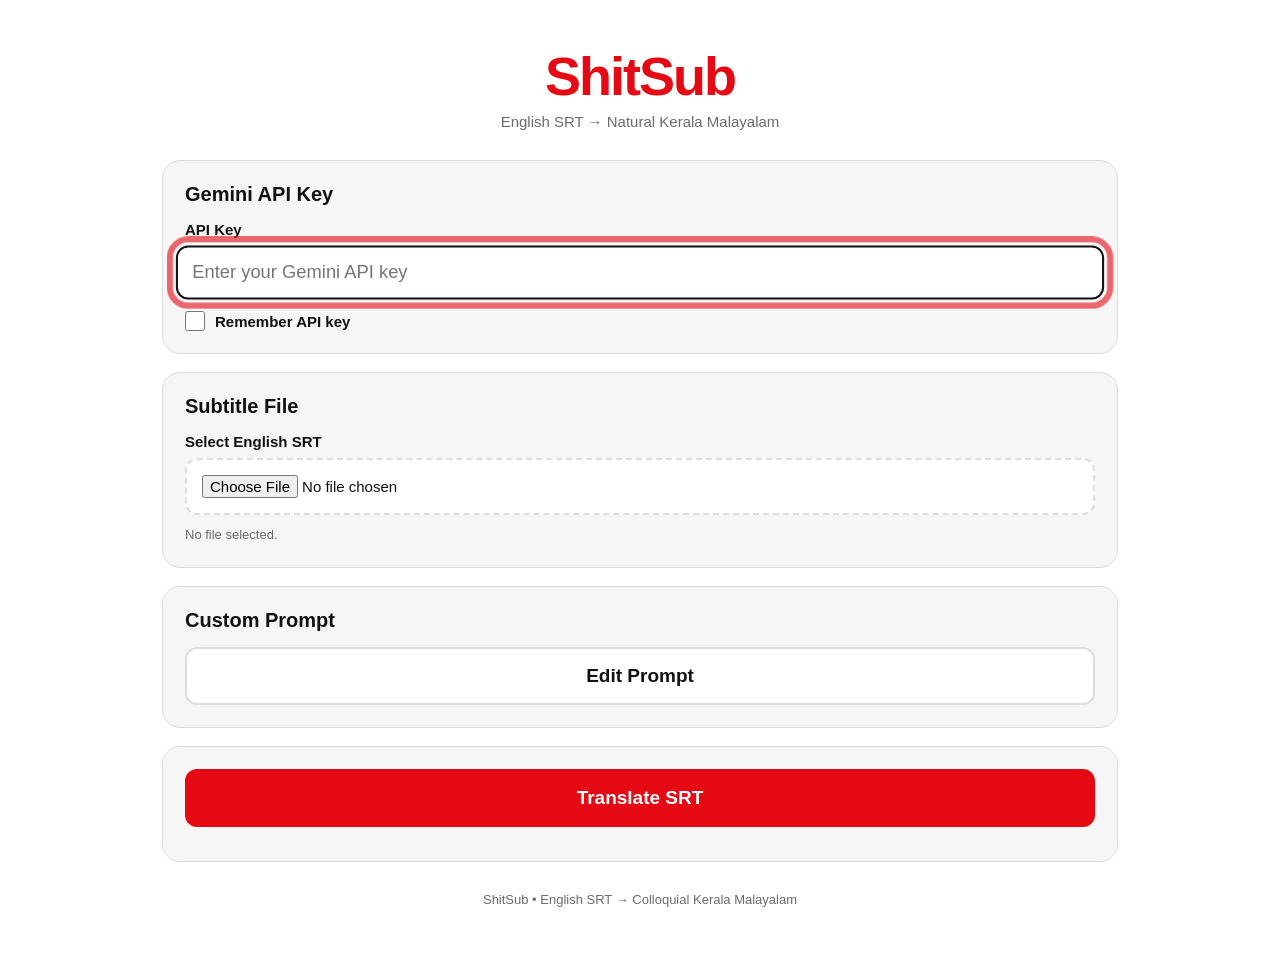
==== commit 24ef8dca: "Add files via upload" ====
--- a/app/src/main/assets/index.html
+++ b/app/src/main/assets/index.html
@@ -1,486 +1,110 @@
-<!doctype html>
+<!DOCTYPE html>
 <html lang="en">
 <head>
-<meta charset="utf-8">
-<meta name="viewport" content="width=device-width,initial-scale=1,viewport-fit=cover">
-<meta name="theme-color" content="#E50914">
-<title>ShitSub</title>
-<style>
-  :root{
-    color-scheme:light;
-    --red:#E50914;
-    --red-dark:#B00610;
-    --bg:#ffffff;
-    --card:#ffffff;
-    --text:#111111;
-    --muted:#767676;
-    --line:#e6e6e6;
-    --danger:#E50914;
-    --ok:#1a7a3c;
-  }
-  *{box-sizing:border-box}
-  body{margin:0;background:var(--bg);font-family:-apple-system,BlinkMacSystemFont,"Segoe UI",Roboto,Arial,sans-serif;color:var(--text)}
-  .wrap{width:min(680px,100%);margin:0 auto;padding:28px 16px 40px}
-
-  .brand{display:flex;align-items:center;gap:10px;margin:0 0 22px}
-  .brand .mark{width:34px;height:34px;border-radius:8px;background:var(--red);color:#fff;font-weight:800;font-size:19px;display:flex;align-items:center;justify-content:center;flex:none}
-  .brand .name{font-weight:800;font-size:20px;letter-spacing:.2px;color:var(--text)}
-
-  .card{background:var(--card);border:1px solid var(--line);border-radius:16px;padding:22px}
-  h1{font-size:22px;line-height:1.2;margin:0 0 7px;color:var(--text)}
-  .sub{color:var(--muted);font-size:14px;margin:0 0 22px;line-height:1.45}
-  label{display:block;font-weight:600;font-size:14px;margin:15px 0 7px;color:var(--text)}
-
-  input[type=password],input[type=text]{width:100%;height:50px;border:1.5px solid var(--line);border-radius:10px;padding:0 14px;font-size:16px;outline:none;background:#fff;color:var(--text)}
-  textarea{width:100%;border:1.5px solid var(--line);border-radius:10px;padding:12px 14px;font-size:15px;outline:none;background:#fff;color:var(--text);font-family:inherit;resize:vertical;min-height:64px}
-  textarea:focus{border-color:var(--red);box-shadow:0 0 0 3px rgba(229,9,20,.15)}
-  input:focus{border-color:var(--red);box-shadow:0 0 0 3px rgba(229,9,20,.15)}
-
-  /* Visible focus ring for D-pad / remote navigation on Google TV */
-  a:focus-visible, button:focus-visible, input:focus-visible, textarea:focus-visible,
-  a:focus, button:focus {
-    outline:3px solid var(--red);
-    outline-offset:2px;
-    box-shadow:0 0 0 5px rgba(229,9,20,.18);
-  }
-
-  .row{display:flex;gap:10px;align-items:center}
-  button{width:100%;min-height:50px;border:0;border-radius:10px;font-size:16px;font-weight:700;cursor:pointer;padding:12px 16px;transition:transform .08s ease, background .15s ease}
-  .primary{background:var(--red);color:#fff}
-  .primary:hover,.primary:focus{background:var(--red-dark)}
-  .secondary{background:#fff;color:var(--text);border:1.5px solid var(--line)}
-  .secondary:hover,.secondary:focus{border-color:var(--red);color:var(--red)}
-  button:disabled{opacity:.4;cursor:not-allowed}
-  button:active{transform:scale(.98)}
-
-  .filebox{border:1.5px dashed #d9d9d9;border-radius:12px;padding:14px;background:#fafafa}
-  .filename{font-size:14px;color:var(--muted);margin-top:9px;overflow:hidden;text-overflow:ellipsis;white-space:nowrap}
-  input[type=file]{display:none}
-
-  .status{margin-top:18px;padding:13px 14px;border-radius:10px;background:#f7f7f7;font-size:14px;line-height:1.45;display:none;color:var(--text)}
-  .status.show{display:block}
-  .status.error{background:#fdeced;color:var(--danger)}
-  .status.ok{background:#eaf6ee;color:var(--ok)}
-  .progress{height:8px;background:#eee;border-radius:99px;overflow:hidden;margin-top:10px;display:none}
-  .bar{height:100%;width:0;background:var(--red);transition:width .2s}
-  .download{margin-top:12px;display:none}
-  .small{font-size:12px;color:var(--muted);margin-top:13px;line-height:1.45}
-  .small b{color:var(--text)}
-  .spinner{display:inline-block;width:13px;height:13px;border:2px solid #e2e2e2;border-top-color:var(--red);border-radius:50%;animation:spin .8s linear infinite;vertical-align:-2px;margin-right:6px}
-  @keyframes spin{to{transform:rotate(360deg)}}
-  @media(max-width:480px){.wrap{padding:14px 10px 28px}.card{padding:18px;border-radius:14px}h1{font-size:20px}}
-</style>
+    <meta charset="UTF-8">
+    <meta name="viewport" content="width=device-width, initial-scale=1, viewport-fit=cover">
+    <meta name="theme-color" content="#E50914">
+    <meta name="description" content="ShitSub - English to Malayalam SRT subtitle translator">
+    <link rel="manifest" href="manifest.json">
+    <link rel="icon" type="image/png" sizes="192x192" href="assets/icon-192.png">
+    <link rel="icon" type="image/png" sizes="512x512" href="assets/icon-512.png">
+    <title>ShitSub - SRT Translator</title>
+    <link rel="stylesheet" href="css/style.css">
 </head>
 <body>
-<div class="wrap">
-  <div class="brand"><span class="mark">S</span><span class="name">ShitSub</span></div>
-  <main class="card">
-    <h1>Malayalam SRT Translator</h1>
-    <p class="sub">English SRT → natural, colloquial Kerala Malayalam. The file and API key stay on this device.</p>
+    <div class="app">
+        <!-- HEADER -->
+        <div class="header">
+            <div class="logo">ShitSub</div>
+            <div class="tagline">English SRT → Natural Kerala Malayalam</div>
+        </div>
 
-    <label for="apiKey">Gemini API Key</label>
-    <input id="apiKey" type="password" autocomplete="off" placeholder="Paste your Gemini API key">
-    <label style="display:flex;align-items:center;gap:8px;font-weight:400;margin-top:9px;font-size:13px;color:var(--muted)">
-      <input type="checkbox" id="rememberKey" style="width:auto;height:auto;margin:0">
-      Remember this key on this device
-    </label>
+        <!-- GEMINI API -->
+        <div class="card">
+            <div class="section-title">Gemini API Key</div>
+            <label for="apiKey">API Key</label>
+            <input
+                id="apiKey"
+                type="password"
+                placeholder="Enter your Gemini API key"
+                autocomplete="off"
+            >
+            <div class="checkbox-row">
+                <input id="rememberKey" type="checkbox">
+                <label for="rememberKey" style="margin:0;">Remember API key</label>
+            </div>
+        </div>
 
-    <label>English SRT file</label>
-    <div class="filebox">
-      <label for="srtFile" style="margin:0">
-        <button type="button" class="secondary" id="chooseBtn">Upload English SRT</button>
-      </label>
-      <input id="srtFile" type="file" accept=".srt,text/plain">
-      <div class="filename" id="fileName">No file selected</div>
+        <!-- SRT FILE -->
+        <div class="card">
+            <div class="section-title">Subtitle File</div>
+            <label for="srtFile">Select English SRT</label>
+            <input
+                id="srtFile"
+                class="file-input"
+                type="file"
+                accept=".srt,text/plain,application/x-subrip"
+            >
+            <div id="fileName" class="prompt-info">No file selected.</div>
+        </div>
+
+        <!-- CUSTOM PROMPT -->
+        <div class="card">
+            <div class="section-title">Custom Prompt</div>
+            <button id="editPromptBtn" type="button" class="secondary-btn">
+                Edit Prompt
+            </button>
+            <div id="promptEditor" class="prompt-editor">
+                <label for="customPrompt">Translation Prompt</label>
+                <textarea
+                    id="customPrompt"
+                    placeholder="Enter your custom subtitle translation instructions..."
+                ></textarea>
+                <button id="savePromptBtn" type="button" class="save-btn">
+                    Save Prompt
+                </button>
+                <div class="prompt-info">
+                    Your saved prompt will be remembered on this device.
+                </div>
+            </div>
+        </div>
+
+        <!-- TRANSLATE -->
+        <div class="card">
+            <button id="translateBtn" type="button" class="primary-btn">
+                Translate SRT
+            </button>
+            <div id="mainError" class="error"></div>
+        </div>
+
+        <!-- STATUS / PROGRESS -->
+        <div id="statusCard" class="card status-card">
+            <div class="section-title">Translation Progress</div>
+            <div id="statusText" class="status-text">Preparing...</div>
+            <div class="progress-container">
+                <div id="progressBar" class="progress-bar"></div>
+            </div>
+        </div>
+
+        <!-- RESULT -->
+        <div id="resultCard" class="card result-card">
+            <div class="section-title">Translation Complete</div>
+            <div id="resultInfo" class="result-info"></div>
+            <button id="downloadBtn" type="button" class="download-btn">
+                Download Malayalam SRT
+            </button>
+        </div>
+
+        <!-- FOOTER -->
+        <div class="footer">
+            ShitSub • English SRT → Colloquial Kerala Malayalam
+        </div>
     </div>
 
-    <label for="customPrompt">Custom instructions <span style="font-weight:400;color:var(--muted)">(optional)</span></label>
-    <textarea id="customPrompt" placeholder="e.g. This is a period drama, keep dialogue slightly formal. Or: main character is from Thrissur, use that dialect."></textarea>
-    <label style="display:flex;align-items:center;gap:8px;font-weight:400;margin-top:9px;font-size:13px;color:var(--muted)">
-      <input type="checkbox" id="rememberPrompt" style="width:auto;height:auto;margin:0">
-      Remember these instructions on this device
-    </label>
-
-    <div style="margin-top:14px">
-      <button id="translateBtn" class="primary" disabled>Translate to Malayalam</button>
-    </div>
-
-    <div id="status" class="status"></div>
-    <div id="progress" class="progress"><div id="bar" class="bar"></div></div>
-
-    <div class="download" id="downloadArea">
-      <button id="downloadBtn" class="primary">Download Malayalam SRT</button>
-    </div>
-
-    <div class="small">
-      Default model: <code id="modelName">gemini-3.5-flash-lite</code>. Change <code>MODEL</code> in the code if you want another Gemini model.
-      Your API key is sent directly from this browser to Google's Gemini API. It's only saved on this device, in this browser, if you check "Remember this key" above.
-    </div>
-    <div class="small" style="text-align:center;margin-top:20px">
-      <b>Created By Fadi</b>
-    </div>
-  </main>
-</div>
-
-<script>
-"use strict";
-
-/* Change this model if needed. Gemini 3.5 Flash-Lite is the fastest/cheapest Gemini 3.5 variant, good for straightforward translation. */
-const MODEL = "gemini-3.5-flash-lite";
-
-/* Smaller batches are deliberately used for reliable JSON output and context handling. */
-const BATCH_SIZE = 75;
-const MAX_RETRIES = 3;
-const CONTEXT_COUNT = 4;
-const API_URL = `https://generativelanguage.googleapis.com/v1beta/models/${MODEL}:generateContent`;
-
-const apiKeyEl = document.getElementById("apiKey");
-const rememberKeyEl = document.getElementById("rememberKey");
-const customPromptEl = document.getElementById("customPrompt");
-const rememberPromptEl = document.getElementById("rememberPrompt");
-const fileEl = document.getElementById("srtFile");
-const chooseBtn = document.getElementById("chooseBtn");
-const fileNameEl = document.getElementById("fileName");
-const translateBtn = document.getElementById("translateBtn");
-const statusEl = document.getElementById("status");
-const progressEl = document.getElementById("progress");
-const barEl = document.getElementById("bar");
-const downloadArea = document.getElementById("downloadArea");
-const downloadBtn = document.getElementById("downloadBtn");
-document.getElementById("modelName").textContent = MODEL;
-
-const SAVED_KEY_STORAGE = "malayalamSrtTranslator_apiKey";
-const SAVED_PROMPT_STORAGE = "malayalamSrtTranslator_customPrompt";
-
-try {
-  const savedKey = localStorage.getItem(SAVED_KEY_STORAGE);
-  if (savedKey) {
-    apiKeyEl.value = savedKey;
-    rememberKeyEl.checked = true;
-  }
-  const savedPrompt = localStorage.getItem(SAVED_PROMPT_STORAGE);
-  if (savedPrompt) {
-    customPromptEl.value = savedPrompt;
-    rememberPromptEl.checked = true;
-  }
-} catch {}
-
-function persistKey() {
-  try {
-    if (rememberKeyEl.checked && apiKeyEl.value.trim()) {
-      localStorage.setItem(SAVED_KEY_STORAGE, apiKeyEl.value.trim());
-    } else {
-      localStorage.removeItem(SAVED_KEY_STORAGE);
-    }
-  } catch {}
-}
-
-function persistPrompt() {
-  try {
-    if (rememberPromptEl.checked && customPromptEl.value.trim()) {
-      localStorage.setItem(SAVED_PROMPT_STORAGE, customPromptEl.value.trim());
-    } else {
-      localStorage.removeItem(SAVED_PROMPT_STORAGE);
-    }
-  } catch {}
-}
-
-rememberKeyEl.addEventListener("change", persistKey);
-apiKeyEl.addEventListener("input", persistKey);
-rememberPromptEl.addEventListener("change", persistPrompt);
-customPromptEl.addEventListener("input", persistPrompt);
-
-let parsed = null;
-let outputText = null;
-let outputName = null;
-
-chooseBtn.addEventListener("click", () => fileEl.click());
-
-fileEl.addEventListener("change", async () => {
-  outputText = null;
-  downloadArea.style.display = "none";
-  parsed = null;
-  if (!fileEl.files.length) return;
-  const file = fileEl.files[0];
-  fileNameEl.textContent = file.name;
-  try {
-    const text = await file.text();
-    parsed = parseSRT(text);
-    setStatus(`Loaded ${parsed.blocks.length} subtitle blocks.`, "normal");
-    translateBtn.disabled = !apiKeyEl.value.trim();
-  } catch (e) {
-    setStatus(e.message || "Invalid SRT format.", "error");
-    translateBtn.disabled = true;
-  }
-});
-
-apiKeyEl.addEventListener("input", () => {
-  translateBtn.disabled = !(apiKeyEl.value.trim() && parsed);
-});
-
-function setStatus(message, type="normal", progress=null) {
-  statusEl.className = "status show" + (type === "error" ? " error" : type === "ok" ? " ok" : "");
-  statusEl.innerHTML = message;
-  if (progress !== null) {
-    progressEl.style.display = "block";
-    barEl.style.width = `${Math.max(0, Math.min(100, progress))}%`;
-  } else {
-    progressEl.style.display = "none";
-    barEl.style.width = "0%";
-  }
-}
-
-function parseSRT(text) {
-  /* Keep the source as closely as possible. Only the dialogue region is replaced later. */
-  const normalized = text.replace(/^\uFEFF/, "").replace(/\r\n/g, "\n").replace(/\r/g, "\n");
-  const chunks = normalized.split(/\n{2,}/);
-  const blocks = [];
-  for (const raw of chunks) {
-    if (!raw.trim()) continue;
-    const lines = raw.split("\n");
-    if (lines.length < 2) throw new Error("Invalid SRT format: a subtitle block is missing its timestamp.");
-    const index = lines[0].trim();
-    const timeLine = lines[1];
-    if (!/^\d+$/.test(index)) throw new Error(`Invalid SRT index: ${index}`);
-    const tm = timeLine.match(/^(\d{2}:\d{2}:\d{2},\d{3})\s*-->\s*(\d{2}:\d{2}:\d{2},\d{3})(.*)$/);
-    if (!tm) throw new Error(`Invalid SRT timestamp near subtitle ${index}.`);
-    const dialogueLines = lines.slice(2);
-    const dialogue = dialogueLines.join("\n");
-    blocks.push({
-      id: Number(index),
-      indexLine: lines[0],
-      timestampLine: lines[1],
-      dialogue,
-      original: raw,
-      blank: dialogue.trim() === ""
-    });
-  }
-  if (!blocks.length) throw new Error("The SRT file is empty.");
-  const ids = blocks.map(b => b.id);
-  if (new Set(ids).size !== ids.length) throw new Error("Invalid SRT: duplicate subtitle indexes.");
-  for (let i = 1; i < ids.length; i++) {
-    if (ids[i] !== ids[i-1] + 1) {
-      /* SRTs can technically use non-contiguous indexes, but exact reconstruction is safer. */
-      // Do not reject: the original indexes are preserved exactly.
-    }
-  }
-  return { blocks, newline: "\r\n" };
-}
-
-function stripForTranslation(text) {
-  /* Keep formatting tags in the string so Gemini can preserve them, but only dialogue is sent. */
-  return text.replace(/\n+/g, " ").replace(/[ \t]+/g, " ").trim();
-}
-
-function oneLine(text) {
-  return String(text ?? "").replace(/[\r\n]+/g, " ").replace(/\s+/g, " ").trim();
-}
-
-function sleep(ms) { return new Promise(r => setTimeout(r, ms)); }
-
-function buildPrompt(items, contextBefore, contextAfter, customInstructions) {
-  return `
-You are translating English movie/TV subtitles into NATURAL, COLLOQUIAL, SPOKEN KERALA MALAYALAM.
-
-This is subtitle dialogue, not a school translation exercise. Make it sound like real Malayalis speaking in a Malayalam-dubbed movie.
-
-STYLE:
-- Use natural Kerala spoken Malayalam and appropriate local slang.
-- Do NOT use formal, literary, textbook, or word-for-word Malayalam.
-- Preserve meaning, emotion, humor, sarcasm, threats, insults, romance, and character relationships.
-- Preserve the character's personality and intensity.
-- Friends can be casual; angry/street characters can be rough; officials can sound serious.
-- Do not sanitize profanity. Translate vulgarity/insults naturally and only as strong as the source/context requires.
-- English words are fine where they are naturally used in Kerala conversation.
-- Never add explanations, translator notes, stage directions, or information that is not present.
-- Never omit important meaning.
-- Every returned translation MUST be exactly ONE LINE. Never use newline characters inside a translation.
-- Preserve existing subtitle formatting tags such as <i>, </i>, <b>, </b>, <u>, </u> in the appropriate positions. Do not invent new formatting.
-- Translate ONLY the requested items. Context is only for understanding.
-- Do NOT generate SRT timestamps, indexes, or an SRT file.
-${customInstructions ? `
-ADDITIONAL INSTRUCTIONS FROM THE USER (follow these, but never let them override the ONE LINE rule or the requirement to translate only the requested items):
-${customInstructions}
-` : ""}
-SURROUNDING CONTEXT (do not translate these):
-${JSON.stringify({before: contextBefore, after: contextAfter}, null, 2)}
-
-REQUESTED ITEMS:
-${JSON.stringify(items, null, 2)}
-`;
-}
-
-async function callGemini(items, before, after, apiKey, customInstructions) {
-  const schema = {
-    type: "object",
-    properties: {
-      translations: {
-        type: "array",
-        items: {
-          type: "object",
-          properties: {
-            id: { type: "integer" },
-            text: { type: "string" }
-          },
-          required: ["id", "text"]
-        }
-      }
-    },
-    required: ["translations"]
-  };
-
-  const body = {
-    contents: [{ role: "user", parts: [{ text: buildPrompt(items, before, after, customInstructions) }] }],
-    generationConfig: {
-      temperature: 0.55,
-      responseMimeType: "application/json",
-      responseSchema: schema
-    }
-  };
-
-  const res = await fetch(API_URL, {
-    method: "POST",
-    headers: {
-      "Content-Type": "application/json",
-      "x-goog-api-key": apiKey
-    },
-    body: JSON.stringify(body)
-  });
-
-  let data = null;
-  try { data = await res.json(); } catch {}
-
-  if (!res.ok) {
-    const msg = data?.error?.message || `Gemini API error (${res.status})`;
-    const err = new Error(msg);
-    err.status = res.status;
-    throw err;
-  }
-
-  const raw = data?.candidates?.[0]?.content?.parts?.map(p => p.text || "").join("") || "";
-  if (!raw) throw new Error("Gemini returned an empty response.");
-
-  let parsedJson;
-  try {
-    parsedJson = JSON.parse(raw);
-  } catch {
-    throw new Error("Gemini returned invalid JSON.");
-  }
-
-  return validateResponse(items, parsedJson);
-}
-
-function validateResponse(items, data) {
-  if (!data || !Array.isArray(data.translations)) throw new Error("Invalid Gemini response: translations array missing.");
-
-  const expected = items.map(x => x.id);
-  const got = data.translations.map(x => Number(x.id));
-
-  if (got.length !== expected.length) throw new Error("Invalid Gemini response: wrong number of translations.");
-  for (let i = 0; i < expected.length; i++) {
-    if (got[i] !== expected[i]) throw new Error("Invalid Gemini response: missing, extra, or reordered subtitle ID.");
-    if (typeof data.translations[i].text !== "string") throw new Error("Invalid Gemini response: translation text missing.");
-  }
-
-  return data.translations.map(x => ({ id: Number(x.id), text: oneLine(x.text) }));
-}
-
-function classifyError(e) {
-  const s = e?.status;
-  if (s === 400 || s === 401 || s === 403) return "Invalid Gemini API key or API request.";
-  if (s === 429) return "Gemini rate limit reached.";
-  if (s >= 500) return "Gemini server error.";
-  if (e instanceof TypeError) return "Network error. Check your internet connection or browser network permissions.";
-  return e?.message || "Translation failed.";
-}
-
-async function translateBatch(batch, startIndex, allBlocks, apiKey, customInstructions) {
-  const items = batch.filter(b => !b.blank).map(b => ({ id: b.id, text: stripForTranslation(b.dialogue) }));
-  if (!items.length) return [];
-
-  const before = allBlocks.slice(Math.max(0, startIndex - CONTEXT_COUNT), startIndex)
-    .filter(b => !b.blank)
-    .map(b => ({id:b.id, text:stripForTranslation(b.dialogue)}));
-  const after = allBlocks.slice(startIndex + batch.length, startIndex + batch.length + CONTEXT_COUNT)
-    .filter(b => !b.blank)
-    .map(b => ({id:b.id, text:stripForTranslation(b.dialogue)}));
-
-  let lastError = null;
-  for (let attempt = 1; attempt <= MAX_RETRIES; attempt++) {
-    try {
-      return await callGemini(items, before, after, apiKey, customInstructions);
-    } catch (e) {
-      lastError = e;
-      if ([400,401,403].includes(e?.status)) throw e;
-      if (attempt < MAX_RETRIES) {
-        const wait = e?.status === 429 ? 2500 * attempt : 900 * attempt;
-        setStatus(`<span class="spinner"></span>Retrying batch (${attempt + 1}/${MAX_RETRIES})…`);
-        await sleep(wait);
-      }
-    }
-  }
-  throw lastError || new Error("Translation failed.");
-}
-
-translateBtn.addEventListener("click", async () => {
-  if (!parsed || !apiKeyEl.value.trim()) return;
-
-  translateBtn.disabled = true;
-  downloadArea.style.display = "none";
-  outputText = null;
-
-  const apiKey = apiKeyEl.value.trim();
-  const customInstructions = customPromptEl.value.trim();
-  const translations = new Map();
-
-  try {
-    const total = parsed.blocks.length;
-    setStatus(`<span class="spinner"></span>Starting translation…`, "normal", 0);
-
-    for (let start = 0; start < total; start += BATCH_SIZE) {
-      const batch = parsed.blocks.slice(start, Math.min(start + BATCH_SIZE, total));
-      const end = start + batch.length;
-      setStatus(`<span class="spinner"></span>Translating ${Math.min(end,total)} / ${total} subtitles…`, "normal", (start / total) * 100);
-
-      const result = await translateBatch(batch, start, parsed.blocks, apiKey, customInstructions);
-      for (const t of result) translations.set(t.id, t.text);
-
-      setStatus(`<span class="spinner"></span>Translating ${Math.min(end,total)} / ${total} subtitles…`, "normal", (end / total) * 100);
-    }
-
-    /* Rebuild from the original blocks. Gemini never gets to touch indexes/timestamps. */
-    const outputBlocks = parsed.blocks.map(b => {
-      if (b.blank) return `${b.indexLine}\r\n${b.timestampLine}\r\n`;
-      const translated = translations.get(b.id);
-      if (translated === undefined) throw new Error(`Missing translation for subtitle ${b.id}.`);
-      return `${b.indexLine}\r\n${b.timestampLine}\r\n${translated}`;
-    });
-
-    outputText = outputBlocks.join("\r\n\r\n") + "\r\n";
-    const base = fileEl.files[0].name.replace(/\.srt$/i, "");
-    outputName = `${base}_Malayalam.srt`;
-
-    setStatus("Translation complete ✓", "ok", 100);
-    downloadArea.style.display = "block";
-  } catch (e) {
-    setStatus(classifyError(e), "error");
-  } finally {
-    translateBtn.disabled = false;
-  }
-});
-
-downloadBtn.addEventListener("click", () => {
-  if (!outputText) return;
-  const blob = new Blob(["\uFEFF", outputText], {type:"text/plain;charset=utf-8"});
-  const url = URL.createObjectURL(blob);
-  const a = document.createElement("a");
-  a.href = url;
-  a.download = outputName;
-  document.body.appendChild(a);
-  a.click();
-  a.remove();
-  setTimeout(() => URL.revokeObjectURL(url), 1000);
-});
-</script>
+    <script src="js/config.js"></script>
+    <script src="js/srt-parser.js"></script>
+    <script src="js/gemini-api.js"></script>
+    <script src="js/translator.js"></script>
+    <script src="js/app.js"></script>
 </body>
 </html>
--- a/app/src/main/assets/css/style.css
+++ b/app/src/main/assets/css/style.css
@@ -0,0 +1,372 @@
+/* =========================================================
+   SHITSUB - English SRT → Natural Kerala Malayalam
+   ========================================================= */
+
+:root {
+    --red: #E50914;
+    --red-dark: #B00610;
+    --bg: #ffffff;
+    --card: #f6f6f6;
+    --text: #111111;
+    --muted: #6b6b6b;
+    --border: #dddddd;
+    --success: #16803c;
+    --danger: #b00020;
+}
+
+* {
+    box-sizing: border-box;
+    transition: outline 0.2s ease;
+}
+
+html {
+    scroll-behavior: smooth;
+}
+
+body {
+    margin: 0;
+    padding: 0;
+    background: var(--bg);
+    color: var(--text);
+    font-family: Arial, Helvetica, sans-serif;
+}
+
+button, input, textarea {
+    font-family: inherit;
+}
+
+button {
+    cursor: pointer;
+}
+
+/* =========================================================
+   APP
+   ========================================================= */
+
+.app {
+    width: 100%;
+    max-width: 900px;
+    margin: 0 auto;
+    padding: 30px 22px 60px;
+}
+
+/* =========================================================
+   HEADER
+   ========================================================= */
+
+.header {
+    text-align: center;
+    margin-bottom: 30px;
+}
+
+.logo {
+    color: var(--red);
+    font-size: 46px;
+    font-weight: 900;
+    letter-spacing: -2px;
+}
+
+.tagline {
+    margin-top: 6px;
+    color: var(--muted);
+    font-size: 15px;
+}
+
+/* =========================================================
+   CARD
+   ========================================================= */
+
+.card {
+    background: var(--card);
+    border: 1px solid var(--border);
+    border-radius: 18px;
+    padding: 22px;
+    margin-bottom: 18px;
+}
+
+.section-title {
+    font-size: 20px;
+    font-weight: 800;
+    margin-bottom: 15px;
+}
+
+/* =========================================================
+   LABELS
+   ========================================================= */
+
+label {
+    display: block;
+    font-size: 15px;
+    font-weight: 700;
+    margin-bottom: 8px;
+}
+
+/* =========================================================
+   INPUTS
+   ========================================================= */
+
+input[type="text"],
+input[type="password"],
+textarea {
+    width: 100%;
+    border: 2px solid var(--border);
+    border-radius: 12px;
+    background: #ffffff;
+    color: var(--text);
+    padding: 14px;
+    font-size: 16px;
+    outline: none;
+}
+
+input[type="text"]:focus,
+input[type="password"]:focus,
+textarea:focus {
+    border-color: #111111;
+}
+
+textarea {
+    min-height: 220px;
+    resize: vertical;
+    line-height: 1.5;
+}
+
+/* =========================================================
+   CHECKBOX
+   ========================================================= */
+
+.checkbox-row {
+    display: flex;
+    align-items: center;
+    gap: 10px;
+    margin-top: 12px;
+}
+
+.checkbox-row input {
+    width: 20px;
+    height: 20px;
+    margin: 0;
+}
+
+/* =========================================================
+   FILE INPUT
+   ========================================================= */
+
+.file-input {
+    width: 100%;
+    background: #ffffff;
+    border: 2px dashed var(--border);
+    border-radius: 12px;
+    padding: 15px;
+    font-size: 15px;
+    cursor: pointer;
+}
+
+.file-input:focus {
+    border-color: var(--red);
+    border-style: solid;
+}
+
+/* =========================================================
+   BUTTONS
+   ========================================================= */
+
+button {
+    min-height: 52px;
+    border-radius: 12px;
+    border: none;
+    padding: 14px 20px;
+    font-size: 17px;
+    font-weight: 800;
+}
+
+.primary-btn {
+    width: 100%;
+    background: var(--red);
+    color: #ffffff;
+}
+
+.primary-btn:hover {
+    background: var(--red-dark);
+}
+
+.primary-btn:disabled {
+    background: var(--muted);
+    cursor: not-allowed;
+}
+
+.secondary-btn {
+    width: 100%;
+    background: #ffffff;
+    color: #111111;
+    border: 2px solid var(--border);
+}
+
+.save-btn {
+    width: 100%;
+    background: var(--success);
+    color: #ffffff;
+    margin-top: 12px;
+}
+
+.download-btn {
+    width: 100%;
+    background: #111111;
+    color: #ffffff;
+}
+
+/* =========================================================
+   CUSTOM PROMPT
+   ========================================================= */
+
+.prompt-editor {
+    display: none;
+    margin-top: 15px;
+}
+
+.prompt-info {
+    color: var(--muted);
+    font-size: 13px;
+    line-height: 1.5;
+    margin-top: 10px;
+}
+
+/* =========================================================
+   STATUS
+   ========================================================= */
+
+.status-card {
+    display: none;
+}
+
+.status-text {
+    font-size: 16px;
+    font-weight: 700;
+    line-height: 1.5;
+}
+
+.progress-container {
+    width: 100%;
+    height: 12px;
+    margin-top: 15px;
+    background: #dddddd;
+    border-radius: 20px;
+    overflow: hidden;
+}
+
+.progress-bar {
+    width: 0%;
+    height: 100%;
+    background: var(--red);
+    transition: width 0.25s ease;
+}
+
+/* =========================================================
+   RESULT
+   ========================================================= */
+
+.result-card {
+    display: none;
+}
+
+.result-info {
+    color: var(--muted);
+    line-height: 1.5;
+    margin-bottom: 15px;
+}
+
+/* =========================================================
+   MESSAGES
+   ========================================================= */
+
+.error {
+    color: var(--danger);
+    font-weight: 700;
+    line-height: 1.5;
+    margin-top: 12px;
+}
+
+.success {
+    color: var(--success);
+    font-weight: 700;
+    line-height: 1.5;
+}
+
+/* =========================================================
+   FOOTER
+   ========================================================= */
+
+.footer {
+    text-align: center;
+    color: var(--muted);
+    font-size: 13px;
+    margin-top: 30px;
+}
+
+/* =========================================================
+   TV / REMOTE CONTROL
+   ========================================================= */
+
+button:focus,
+input:focus,
+textarea:focus {
+    outline: 4px solid rgba(229, 9, 20, 0.45);
+    outline-offset: 2px;
+}
+
+@keyframes focusPulse {
+    0%, 100% { outline-width: 4px; }
+    50% { outline-width: 6px; }
+}
+
+button:focus {
+    animation: focusPulse 2s infinite;
+}
+
+/* =========================================================
+   RESPONSIVE - DESKTOP / TV
+   ========================================================= */
+
+@media (min-width: 900px) {
+    .app {
+        max-width: 1000px;
+        padding-top: 45px;
+    }
+
+    .logo {
+        font-size: 54px;
+    }
+
+    button {
+        min-height: 58px;
+        font-size: 19px;
+    }
+
+    input[type="text"],
+    input[type="password"],
+    textarea {
+        font-size: 18px;
+    }
+}
+
+@media (min-width: 1280px) {
+    button:focus,
+    input:focus,
+    textarea:focus {
+        outline: 6px solid rgba(229, 9, 20, 0.6);
+        outline-offset: 3px;
+        transform: scale(1.02);
+    }
+}
+
+/* =========================================================
+   HIGH CONTRAST MODE (TV DISPLAYS)
+   ========================================================= */
+
+@media (prefers-contrast: high) {
+    button:focus,
+    input:focus,
+    textarea:focus {
+        outline-color: var(--red);
+        outline-width: 6px;
+    }
+}
